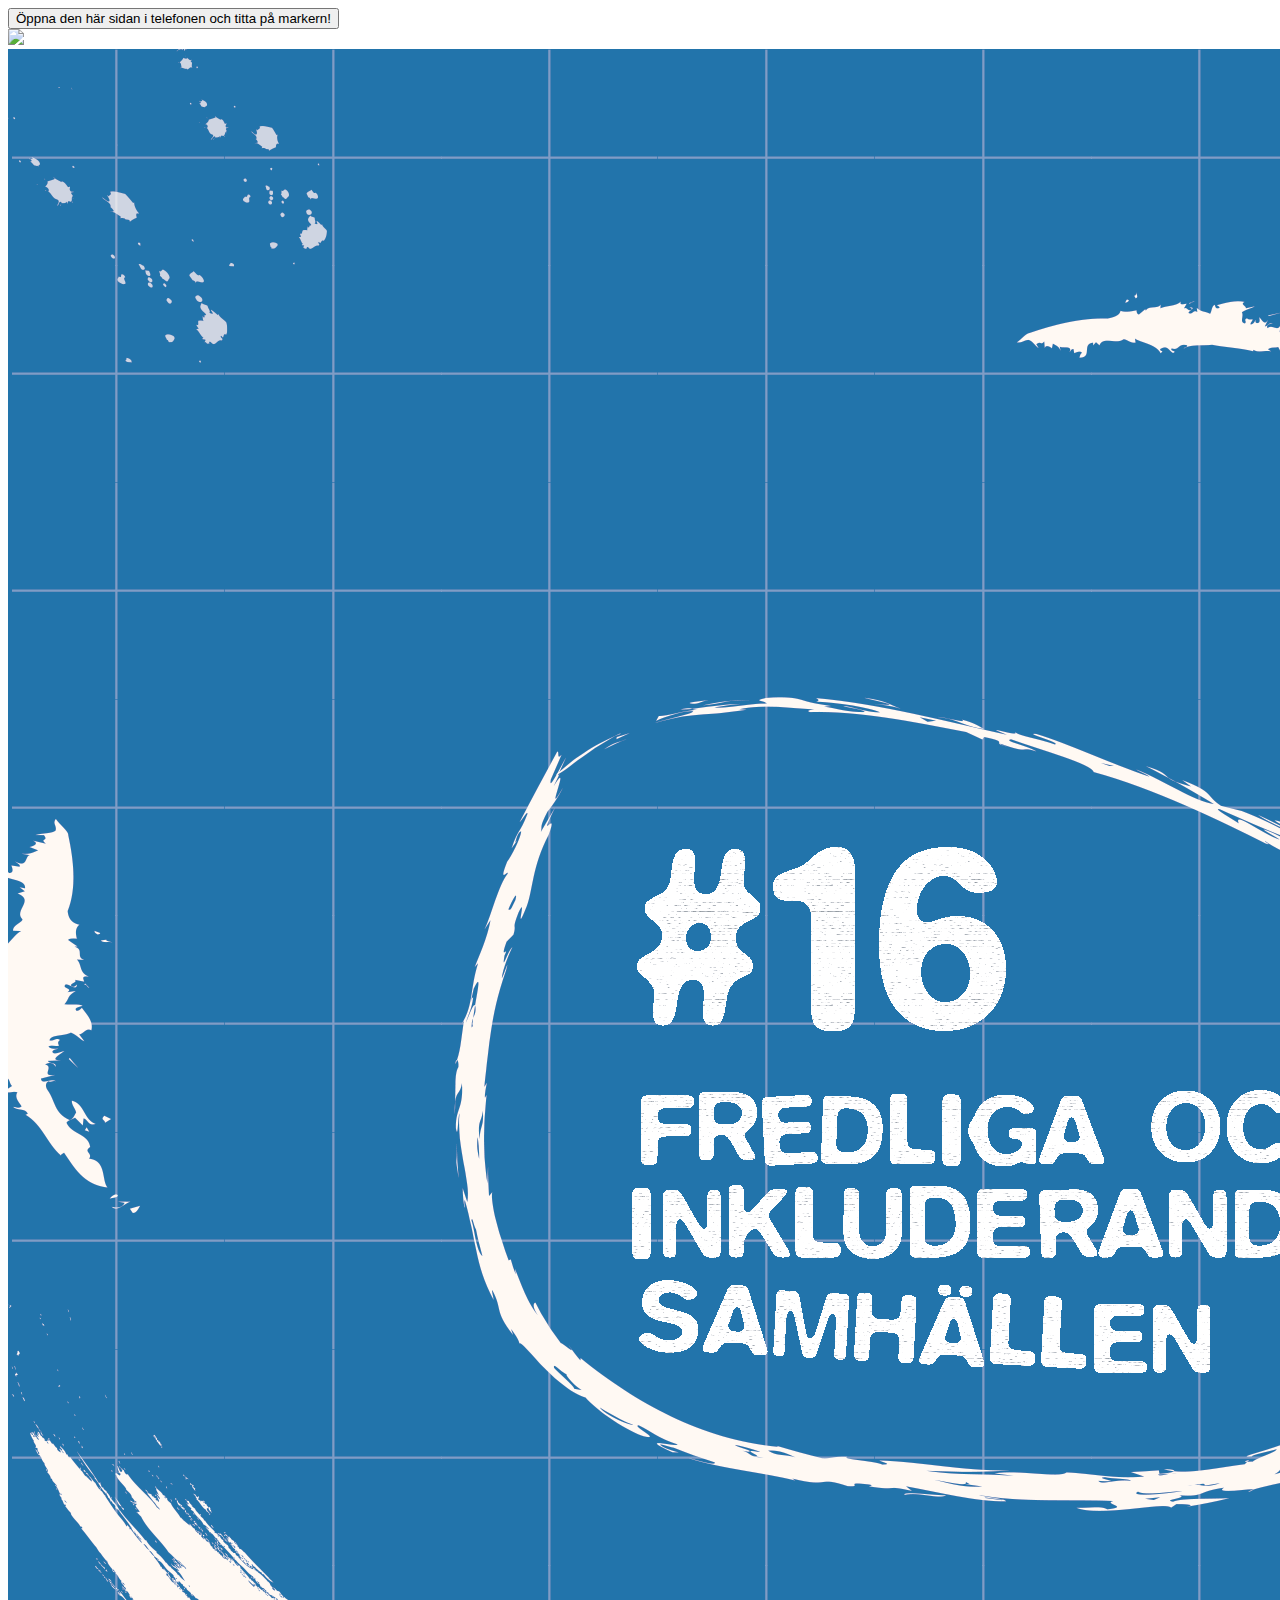
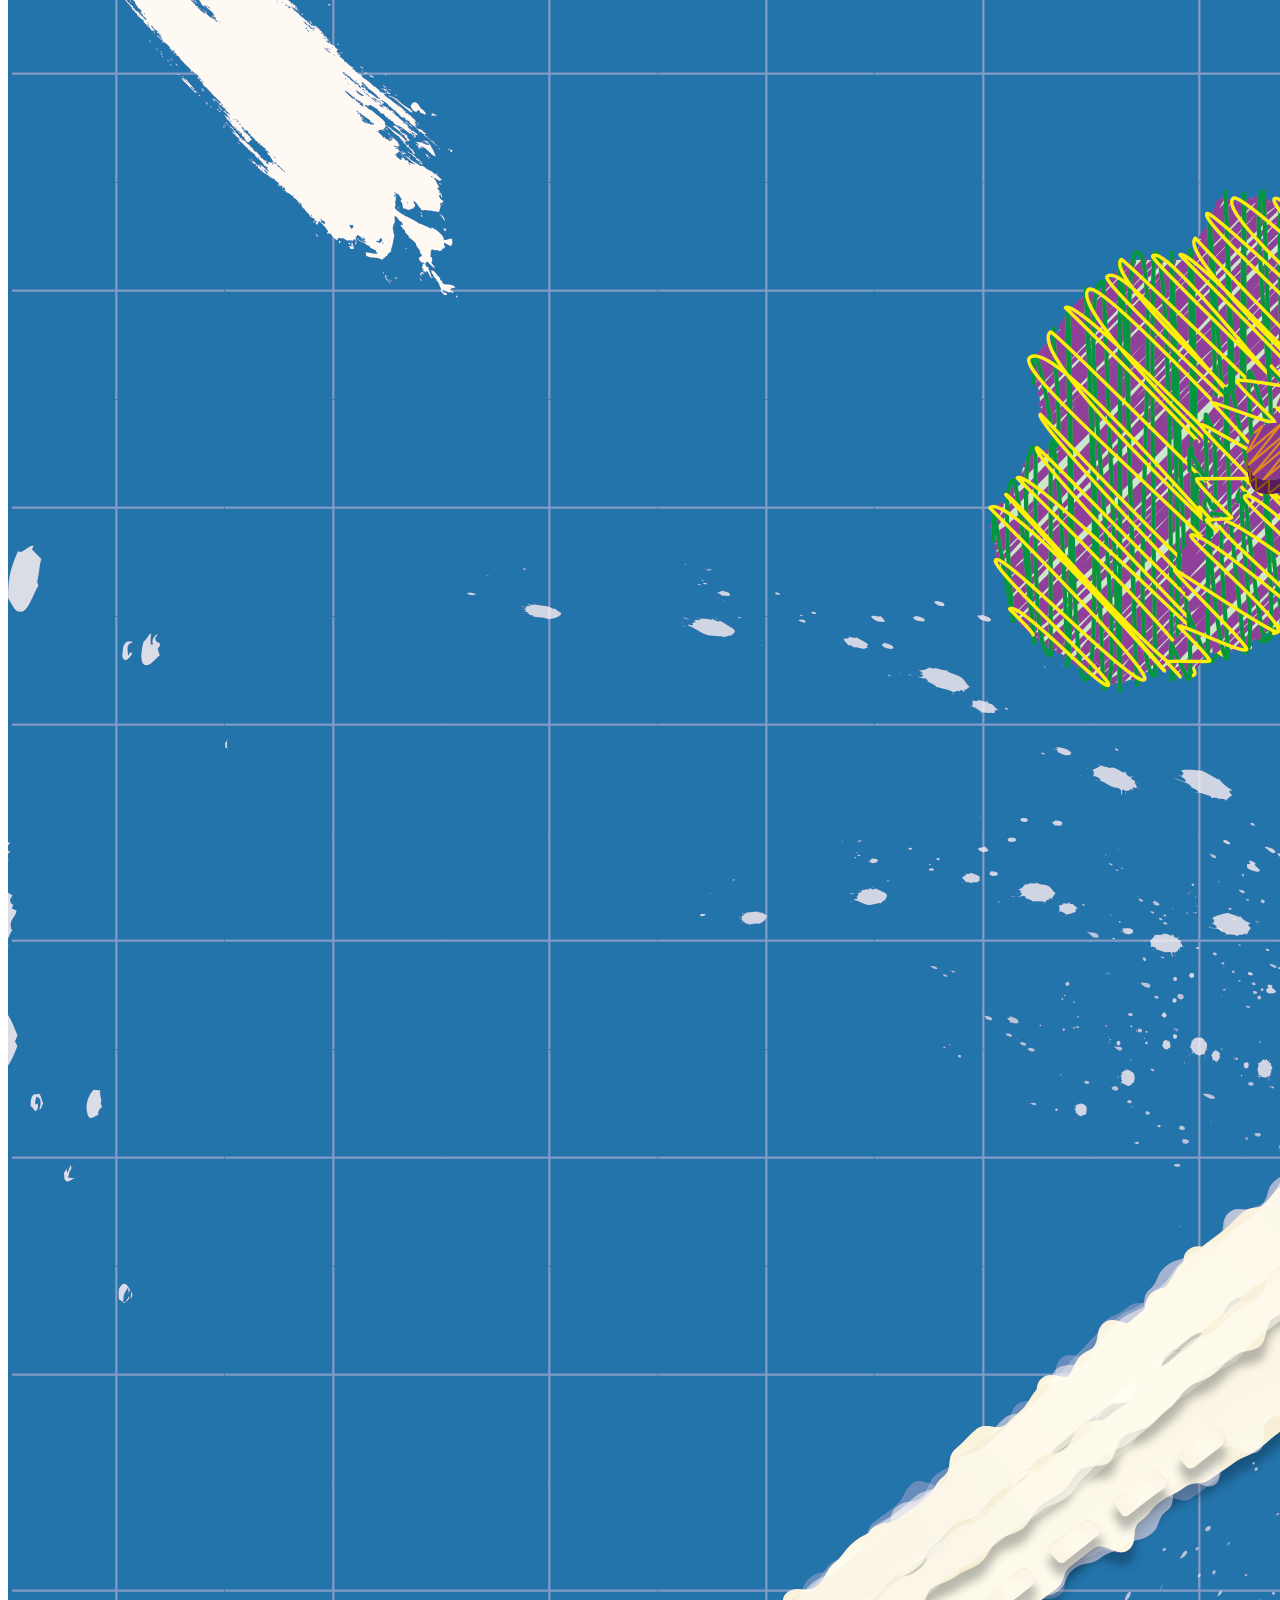
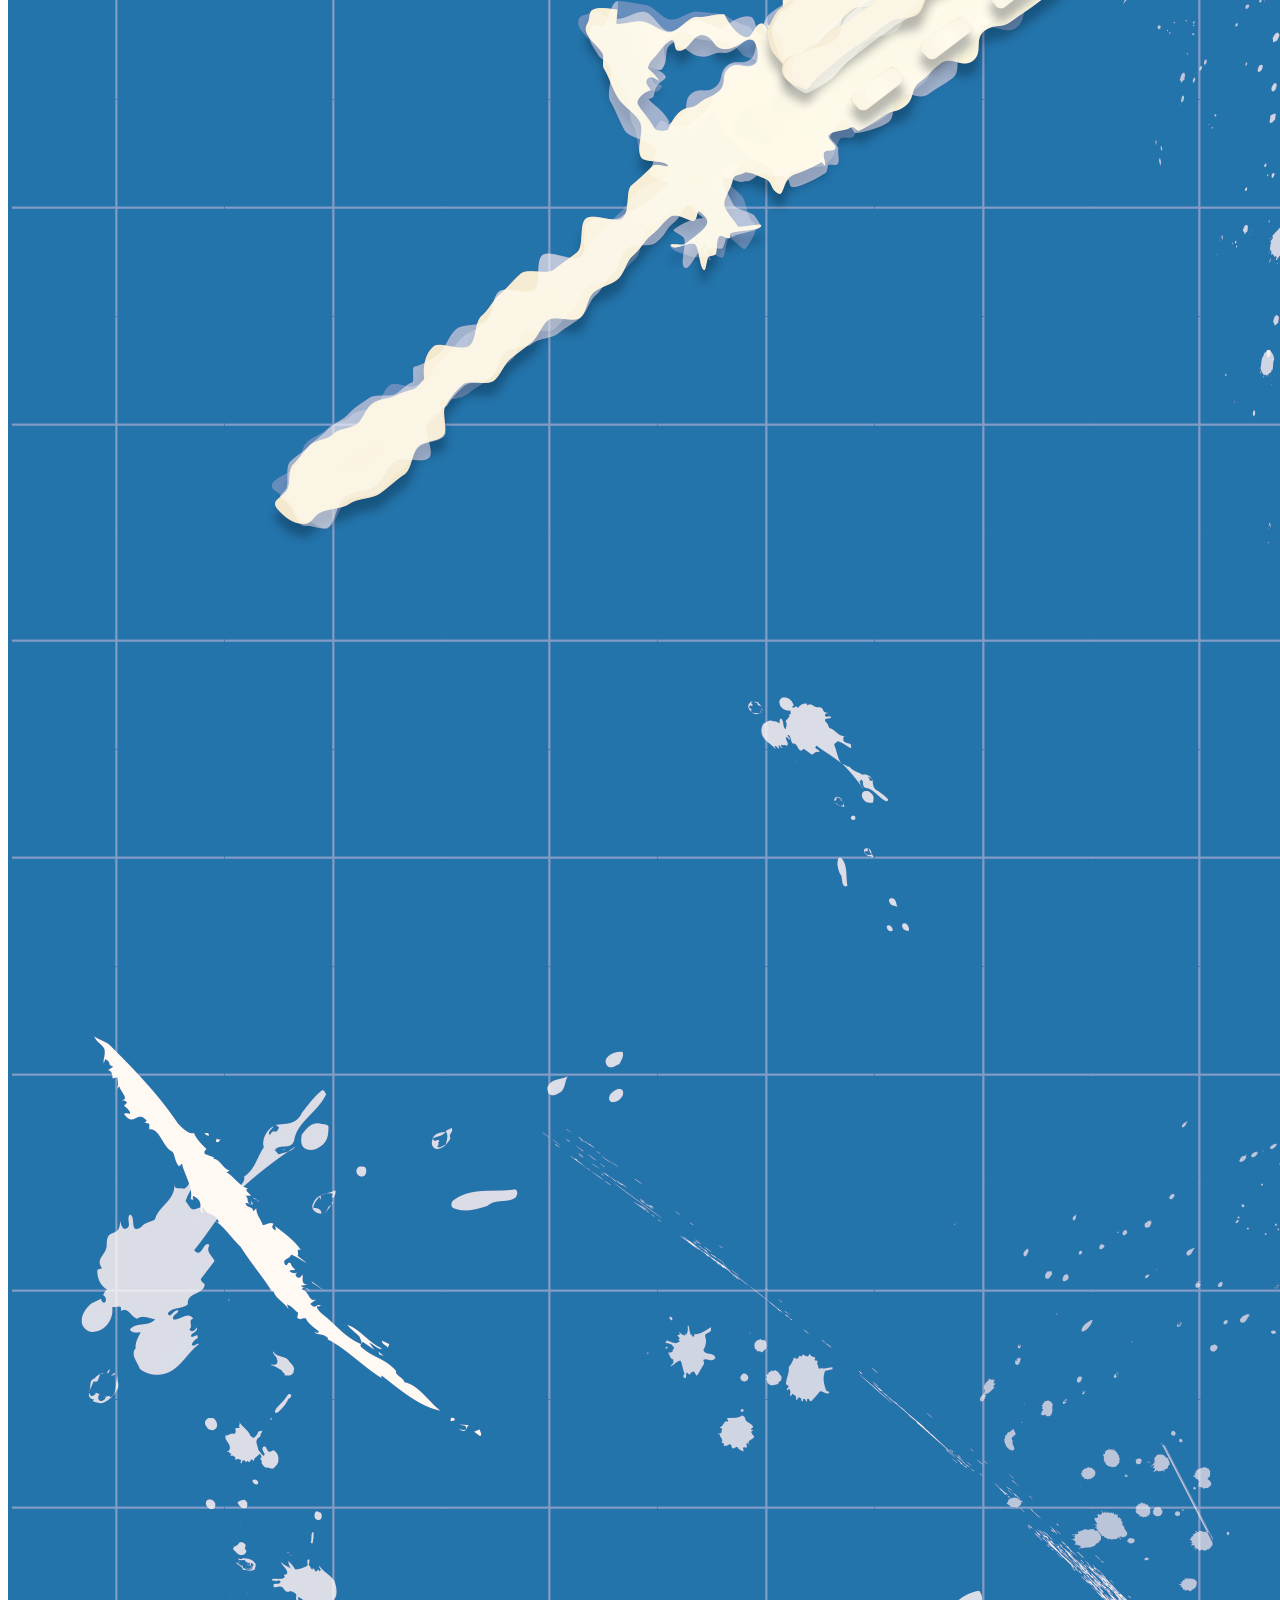
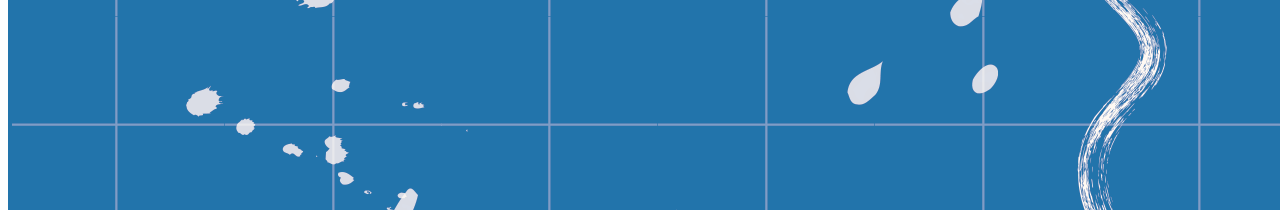
==== index.html @ d32c6615 "Nedgraderat a-frame versionen till en som stöder klick" ====
<!DOCTYPE html>
<html>
  <head>
    <meta charset="UTF-8" />
    <meta
      name="viewport"
      content="width=device-width, user-scalable=no, minimum-scale=1.0, maximum-scale=1.0"
    />
    <script src="https://aframe.io/releases/0.9.2/aframe.min.js"></script>

    <!-- Använd bara ett av följande script -->
    <!-- Script för Image-tracking -->
    <!-- <script src="https://raw.githack.com/AR-js-org/AR.js/master/aframe/build/aframe-ar-nft.js"></script> -->

    <!-- Script för markerbaserad-tracking -->
    <script src="https://raw.githack.com/AR-js-org/AR.js/master/aframe/build/aframe-ar.js"></script>

    <!-- vet inte riktigt vad detta är men låt stå -->
    <script src="https://raw.githack.com/AR-js-org/studio-backend/master/src/modules/marker/tools/gesture-detector.js"></script>
    <script src="https://raw.githack.com/AR-js-org/studio-backend/master/src/modules/marker/tools/gesture-handler.js"></script>

    <!-- länk till custom JavaScript -->
    <script src="JS/scripts.js"></script>

    <link href="styles.css" rel="stylesheet" type="text/css" />
  </head>

  <body>
    <div class="buttons">
      <button class="say-hi-button">
        Öppna den här sidan i telefonen och titta på markern!
      </button>
    </div>
    <!-- Container som innehåller markör + content -->
    <a-scene
      vr-mode-ui="enabled: false;"
      renderer="logarithmicDepthBuffer: true;"
      arjs="trackingMethod: best; sourceType: webcam; debugUIEnabled: false;"
      embedded
      id="scene"
    >
      <a-assets>
        <img id="cat" src="assets/katt.png" />
        <img id="poster" src="assets/FN-poster.png" />
      </a-assets>
      <!-- referens till markören -->
      <!-- bild på markören finns i 'assets'! -->
      <a-marker
        markerhandler
        id="animated-marker"
        type="pattern"
        preset="custom"
        url="assets/patterns/pattern-mucklor.patt"
        raycaster="objects: .clickable"
        emitevents="true"
        cursor="rayOrigin: mouse;"
        id="markerA"
        smooth="true"
      >
        <!-- Det som ritas upp på markören -->
        <a-image
          src="#poster"
          class="not-clickable"
          scale="1 1 1"
          rotation="-90 0 0"
          position="0 -1 0"
        >
        </a-image>
        <a-image
          src="#cat"
          scale="2 2 2"
          class="clickable"
          rotation="-90 0 0"
          position="0 0 0"
        ></a-image>
      </a-marker>
      <a-entity camera></a-entity>
    </a-scene>
  </body>
</html>
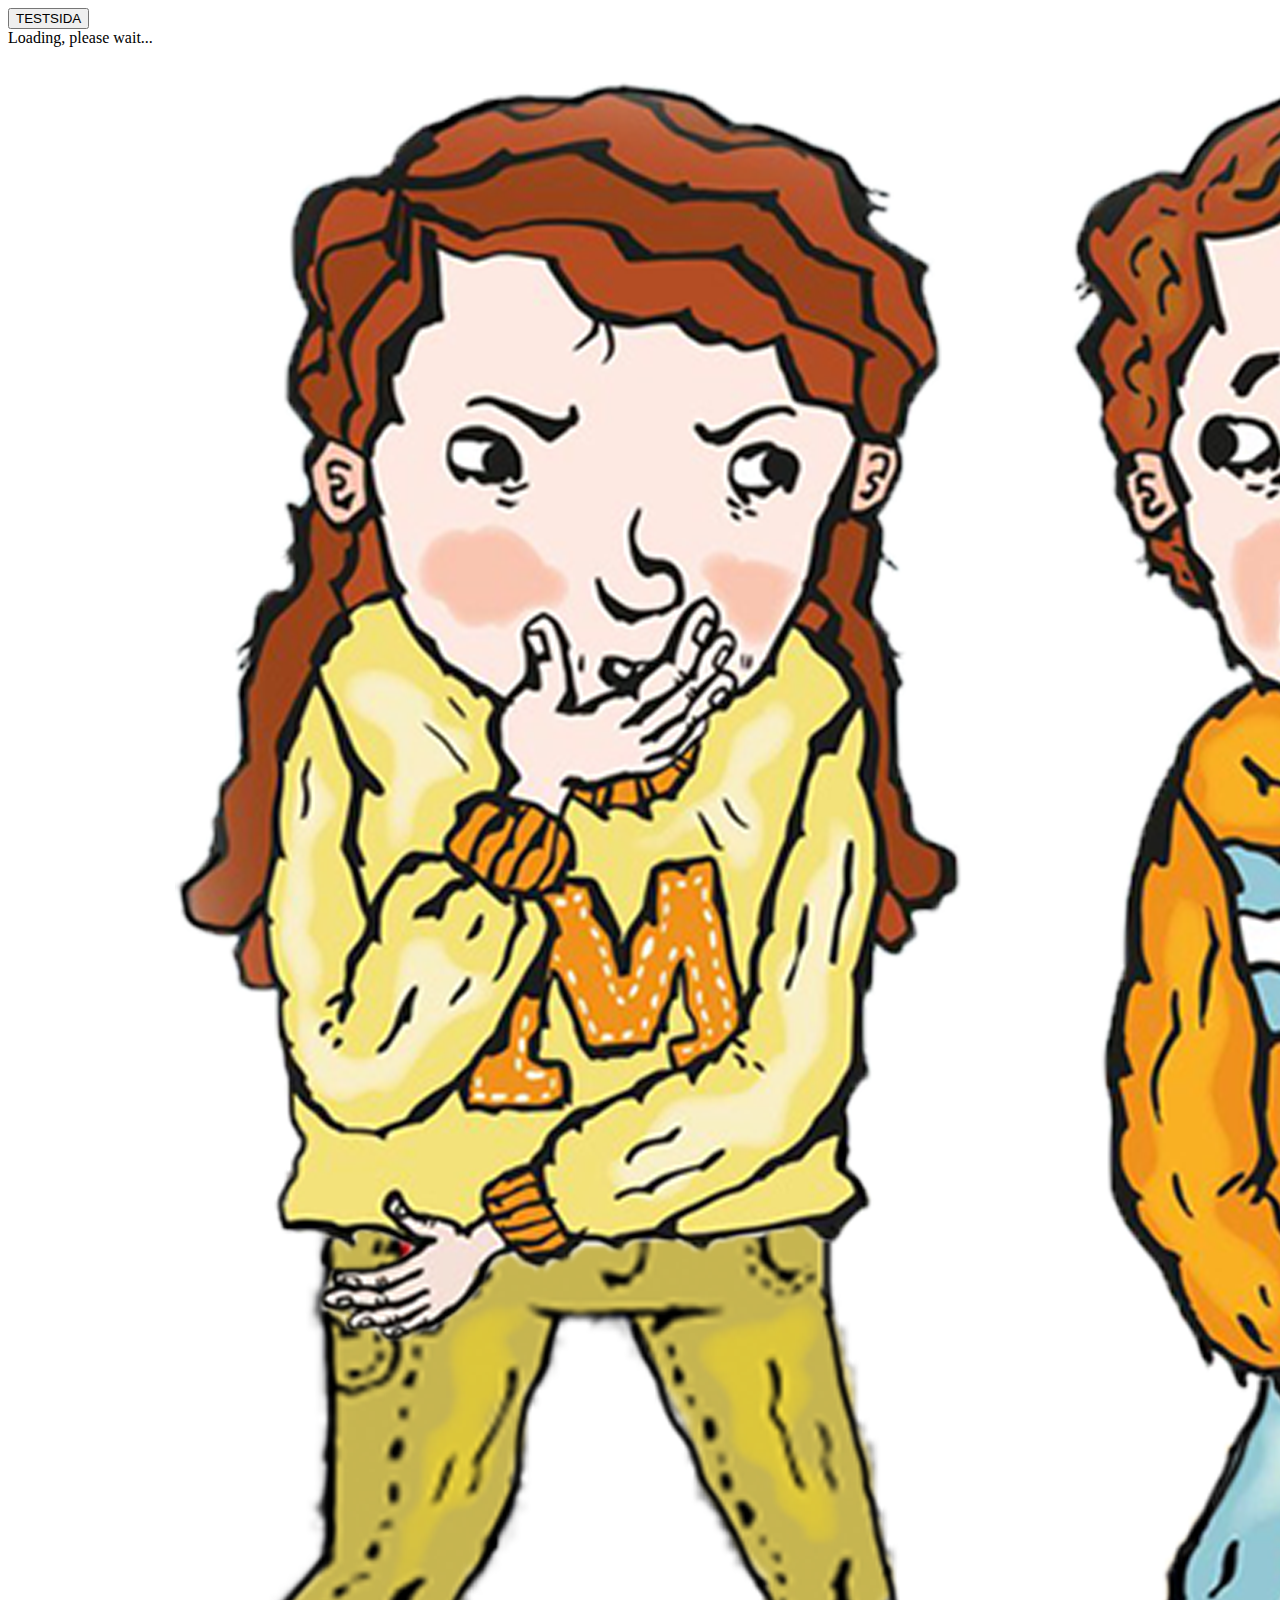
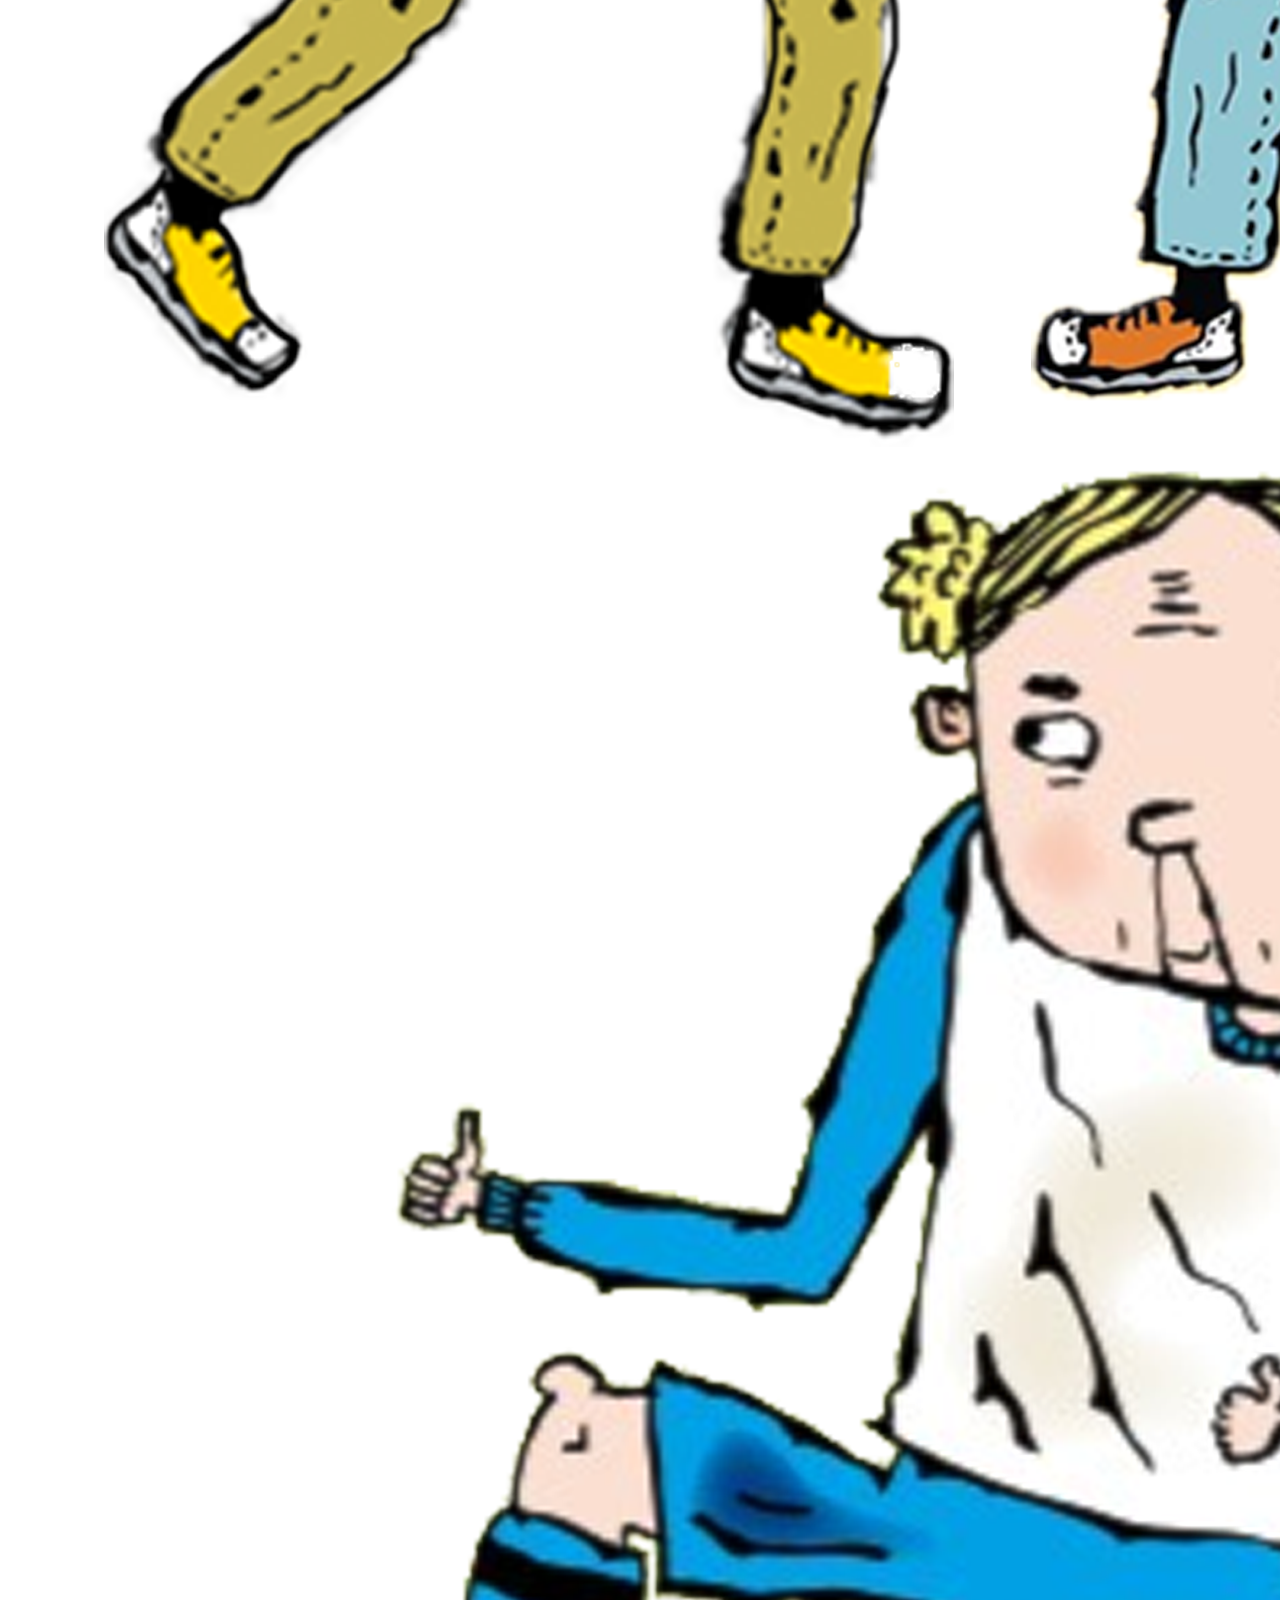
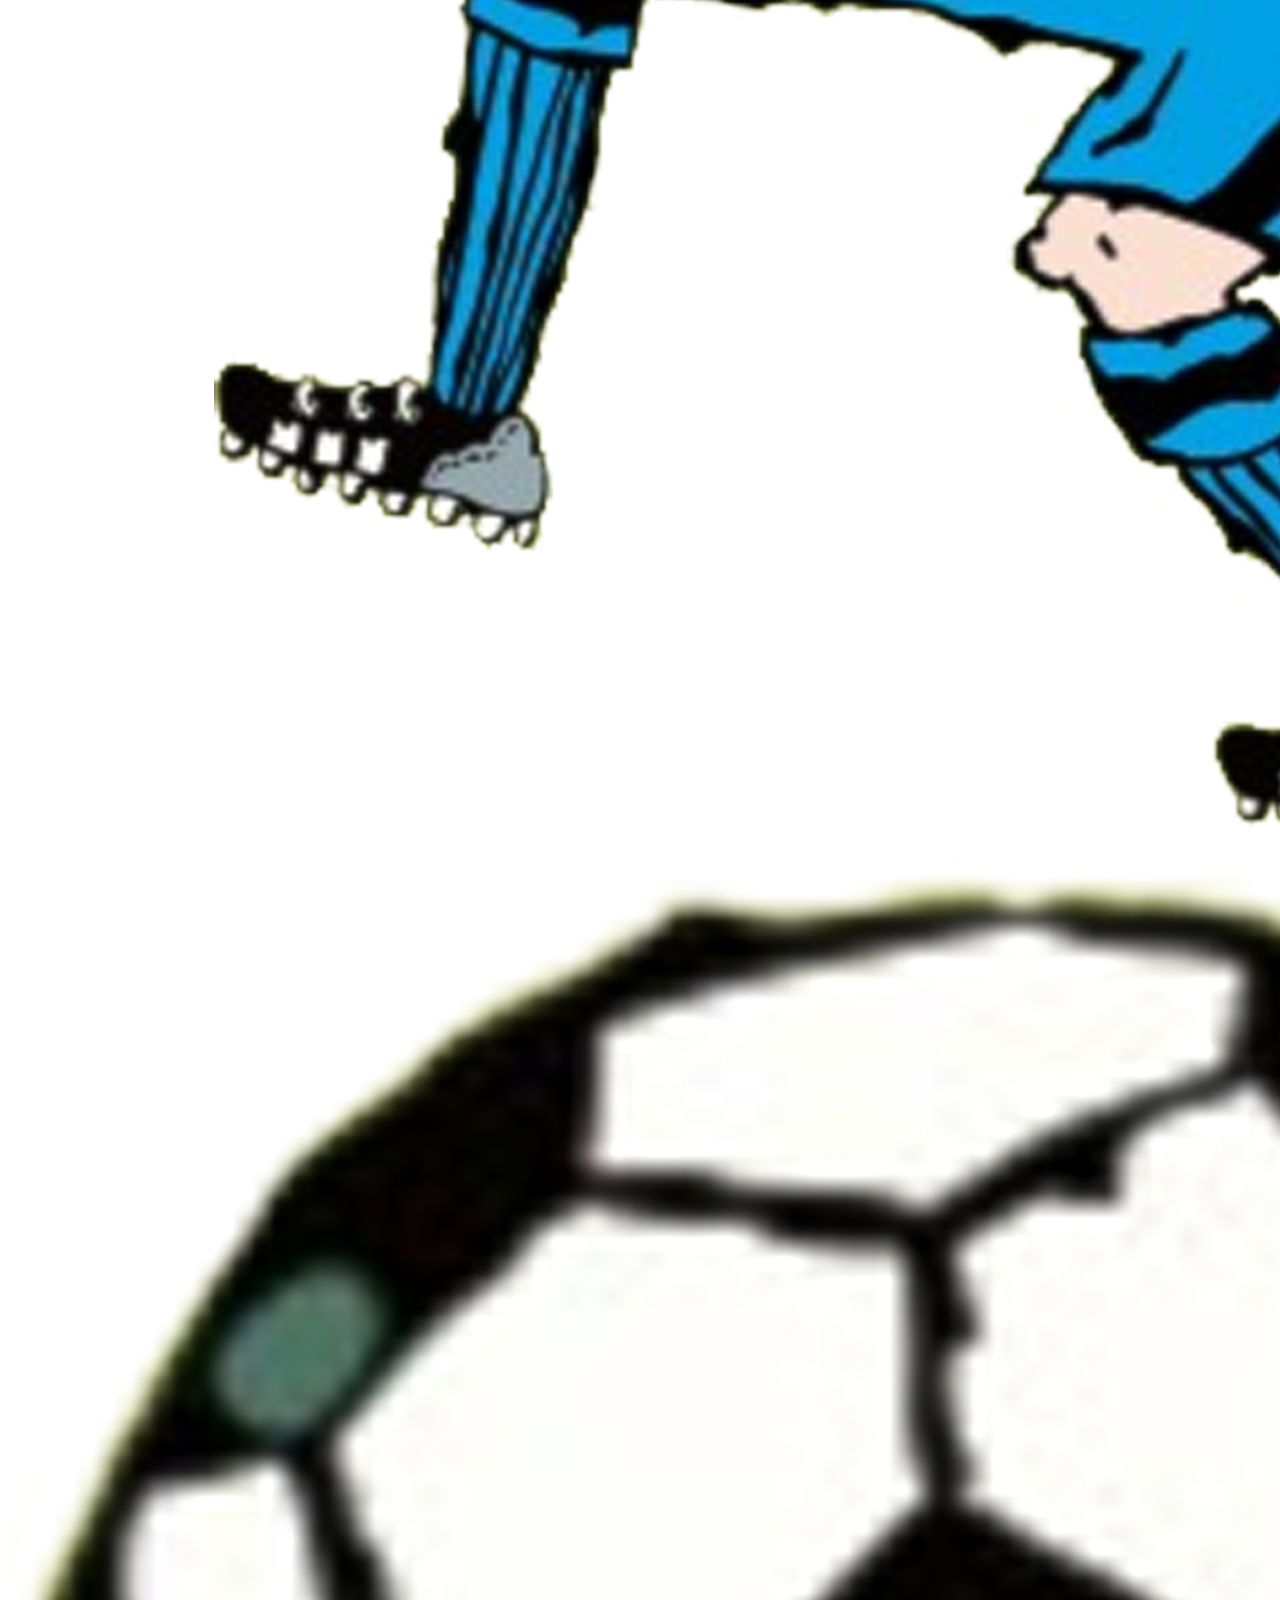
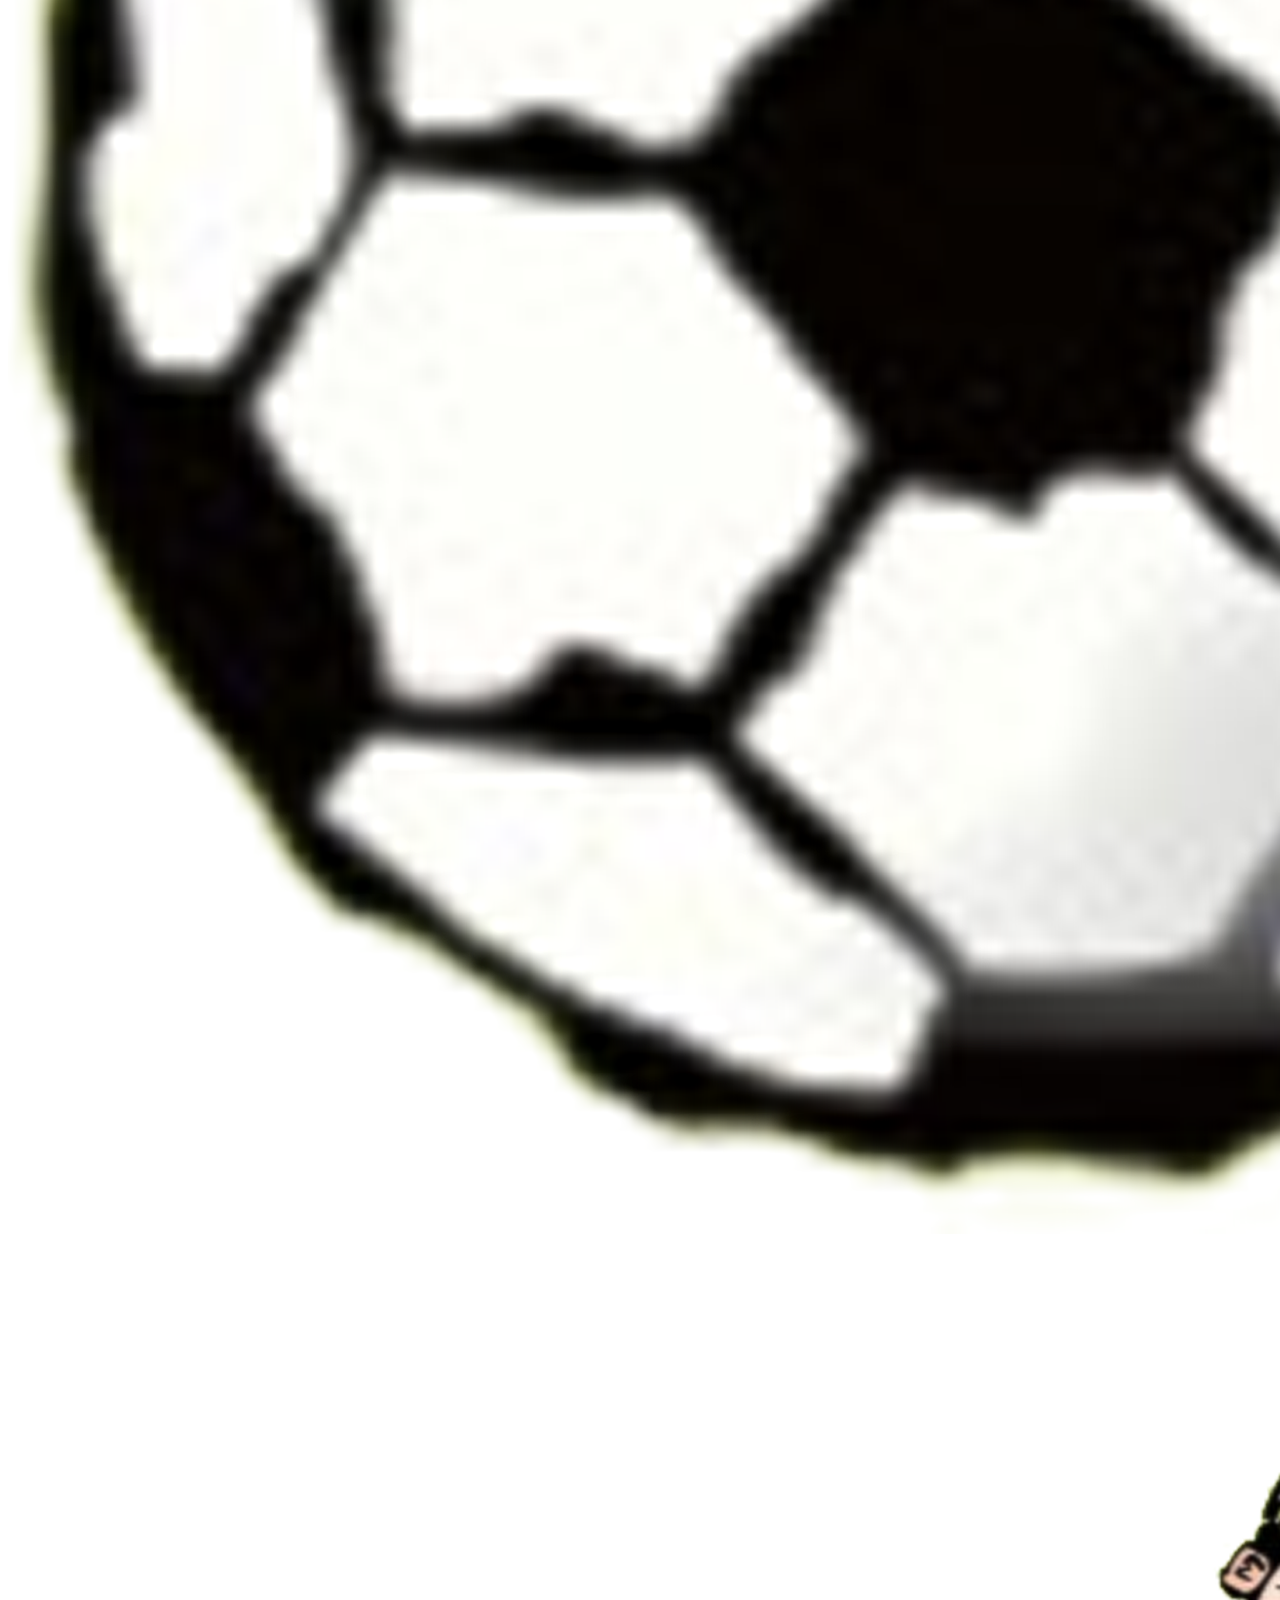
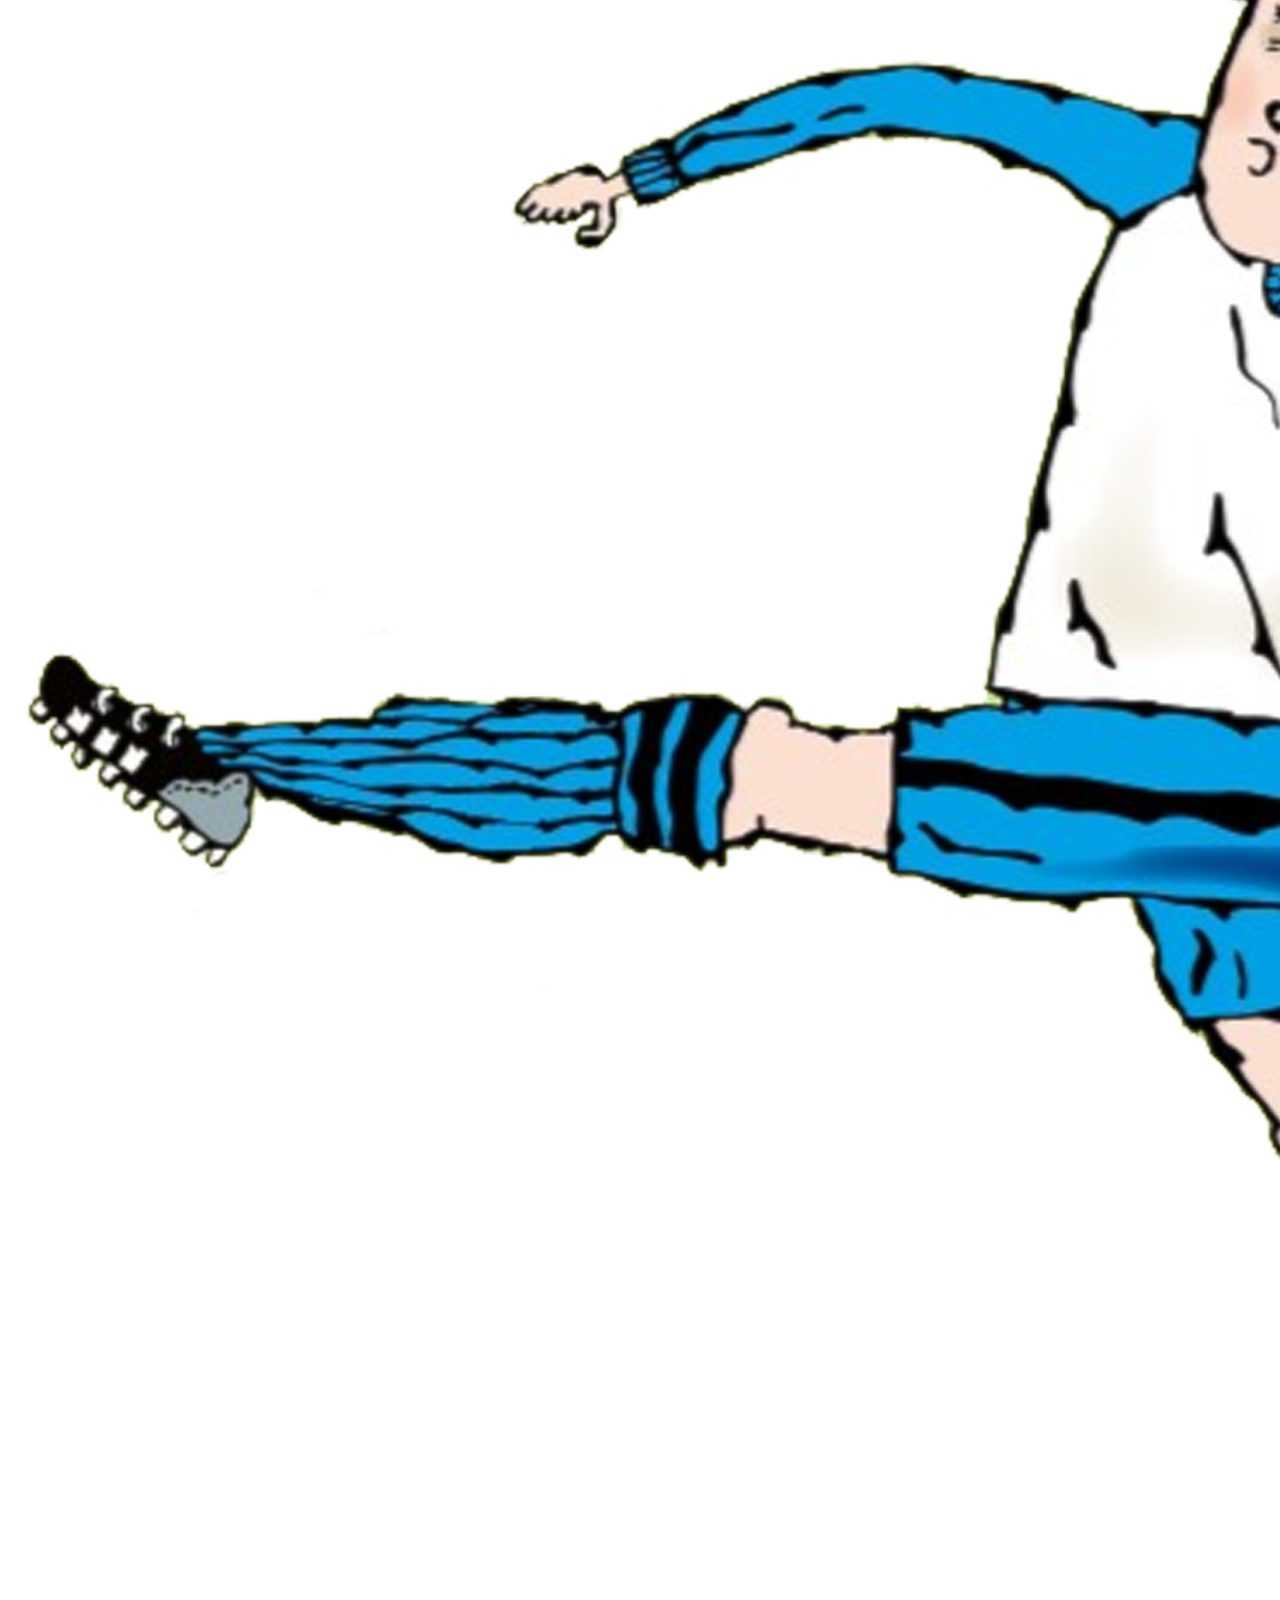
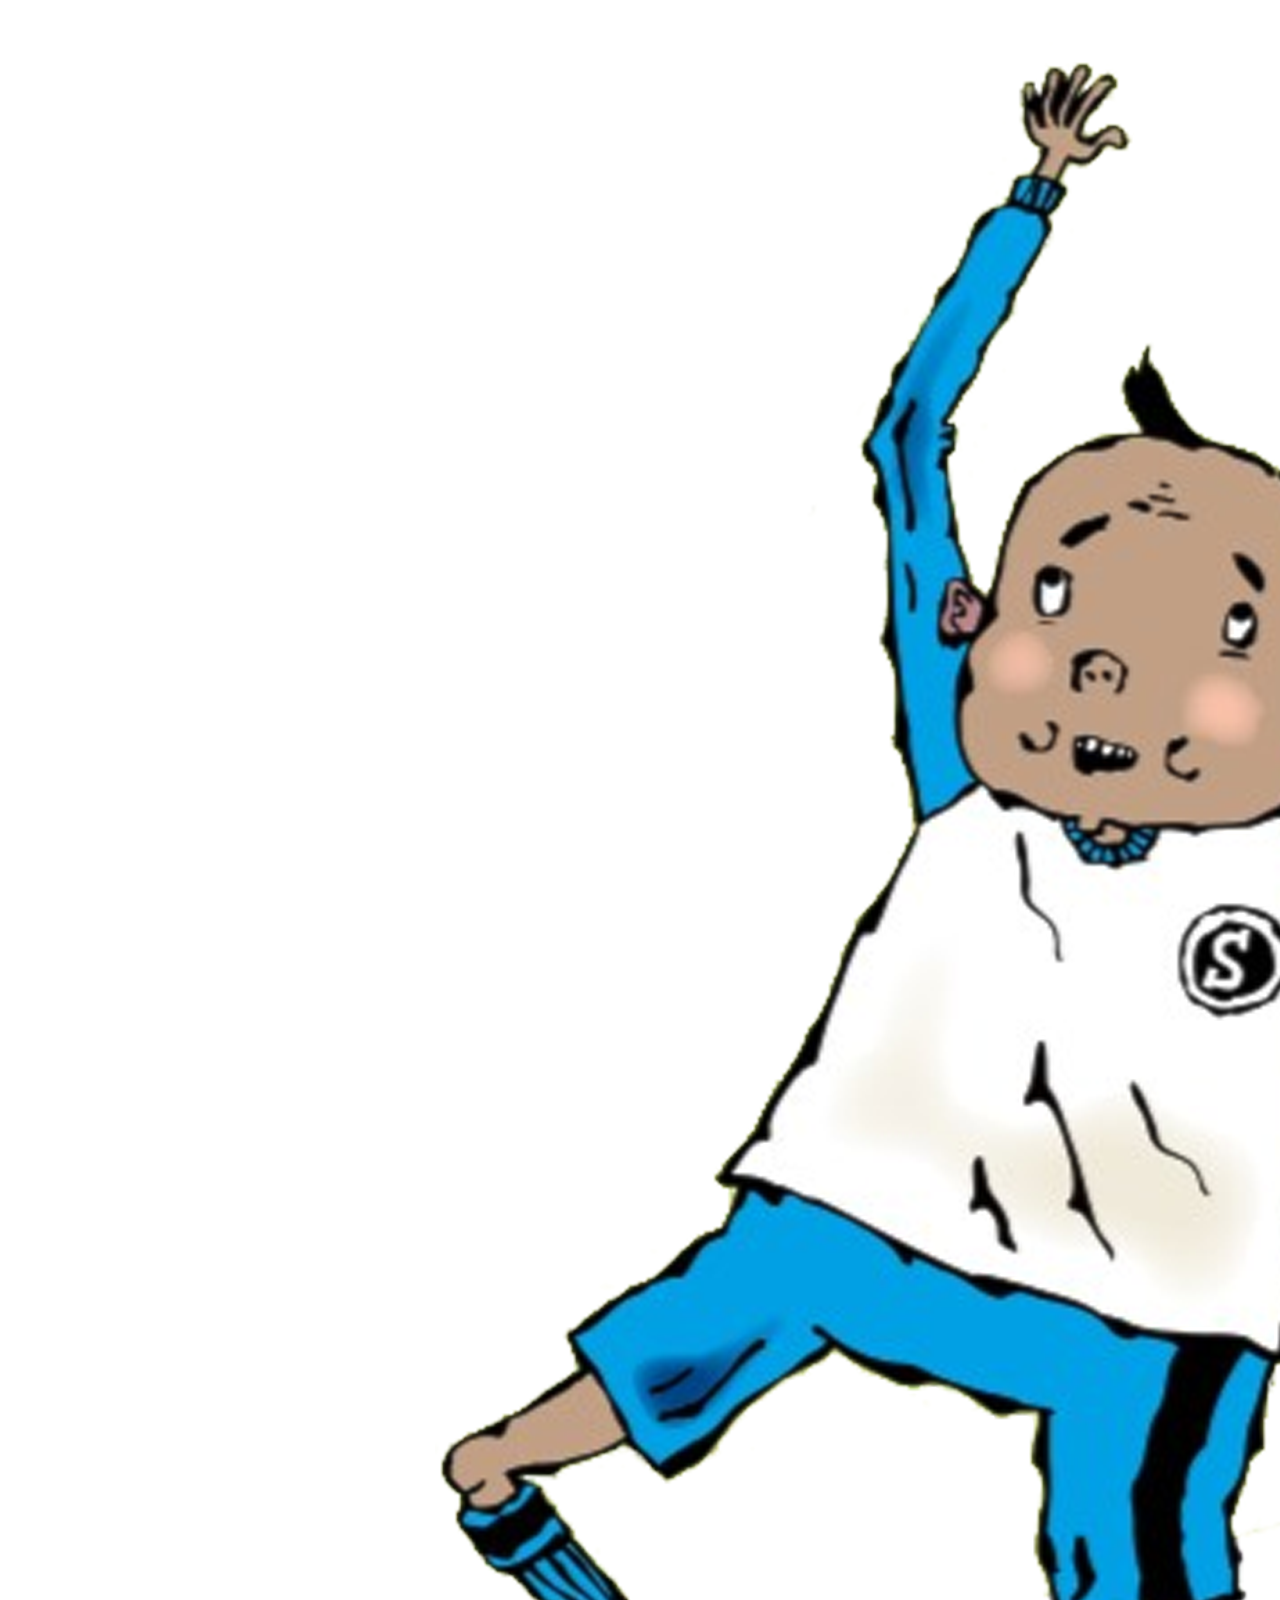
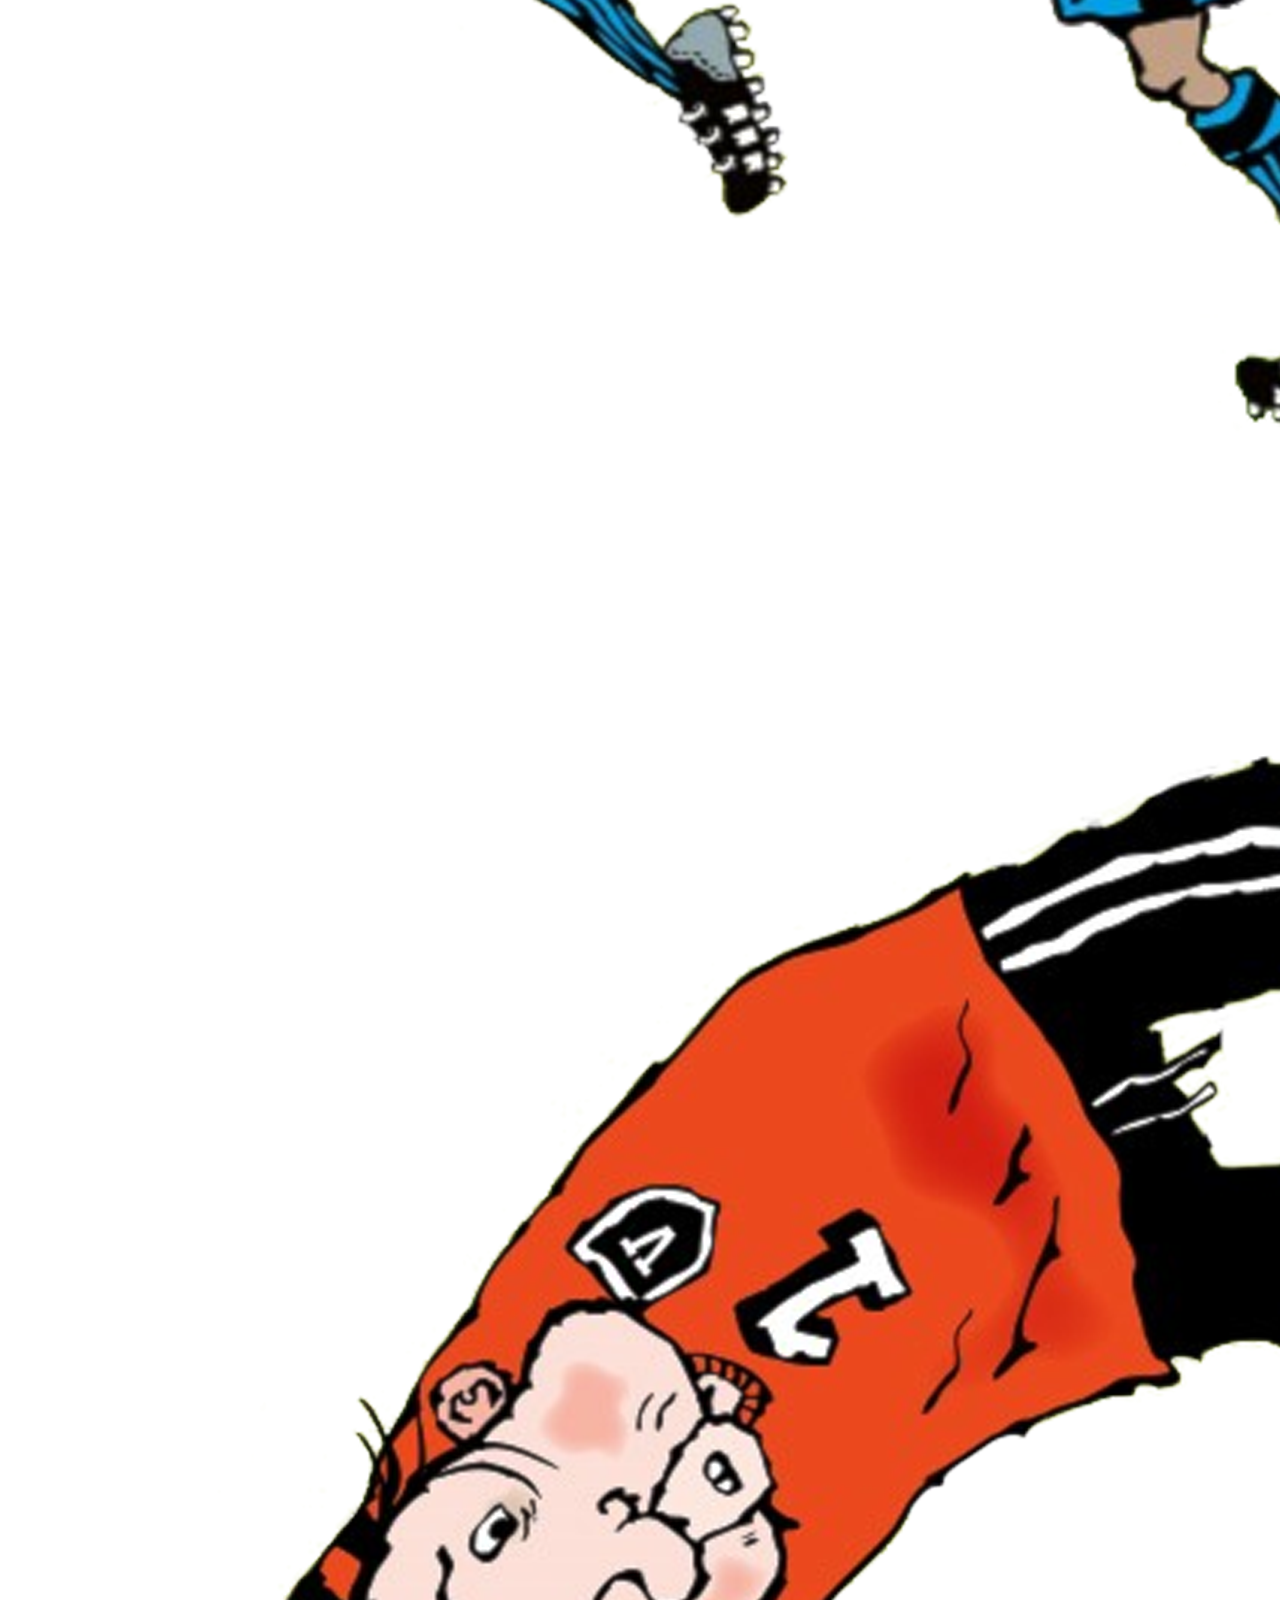
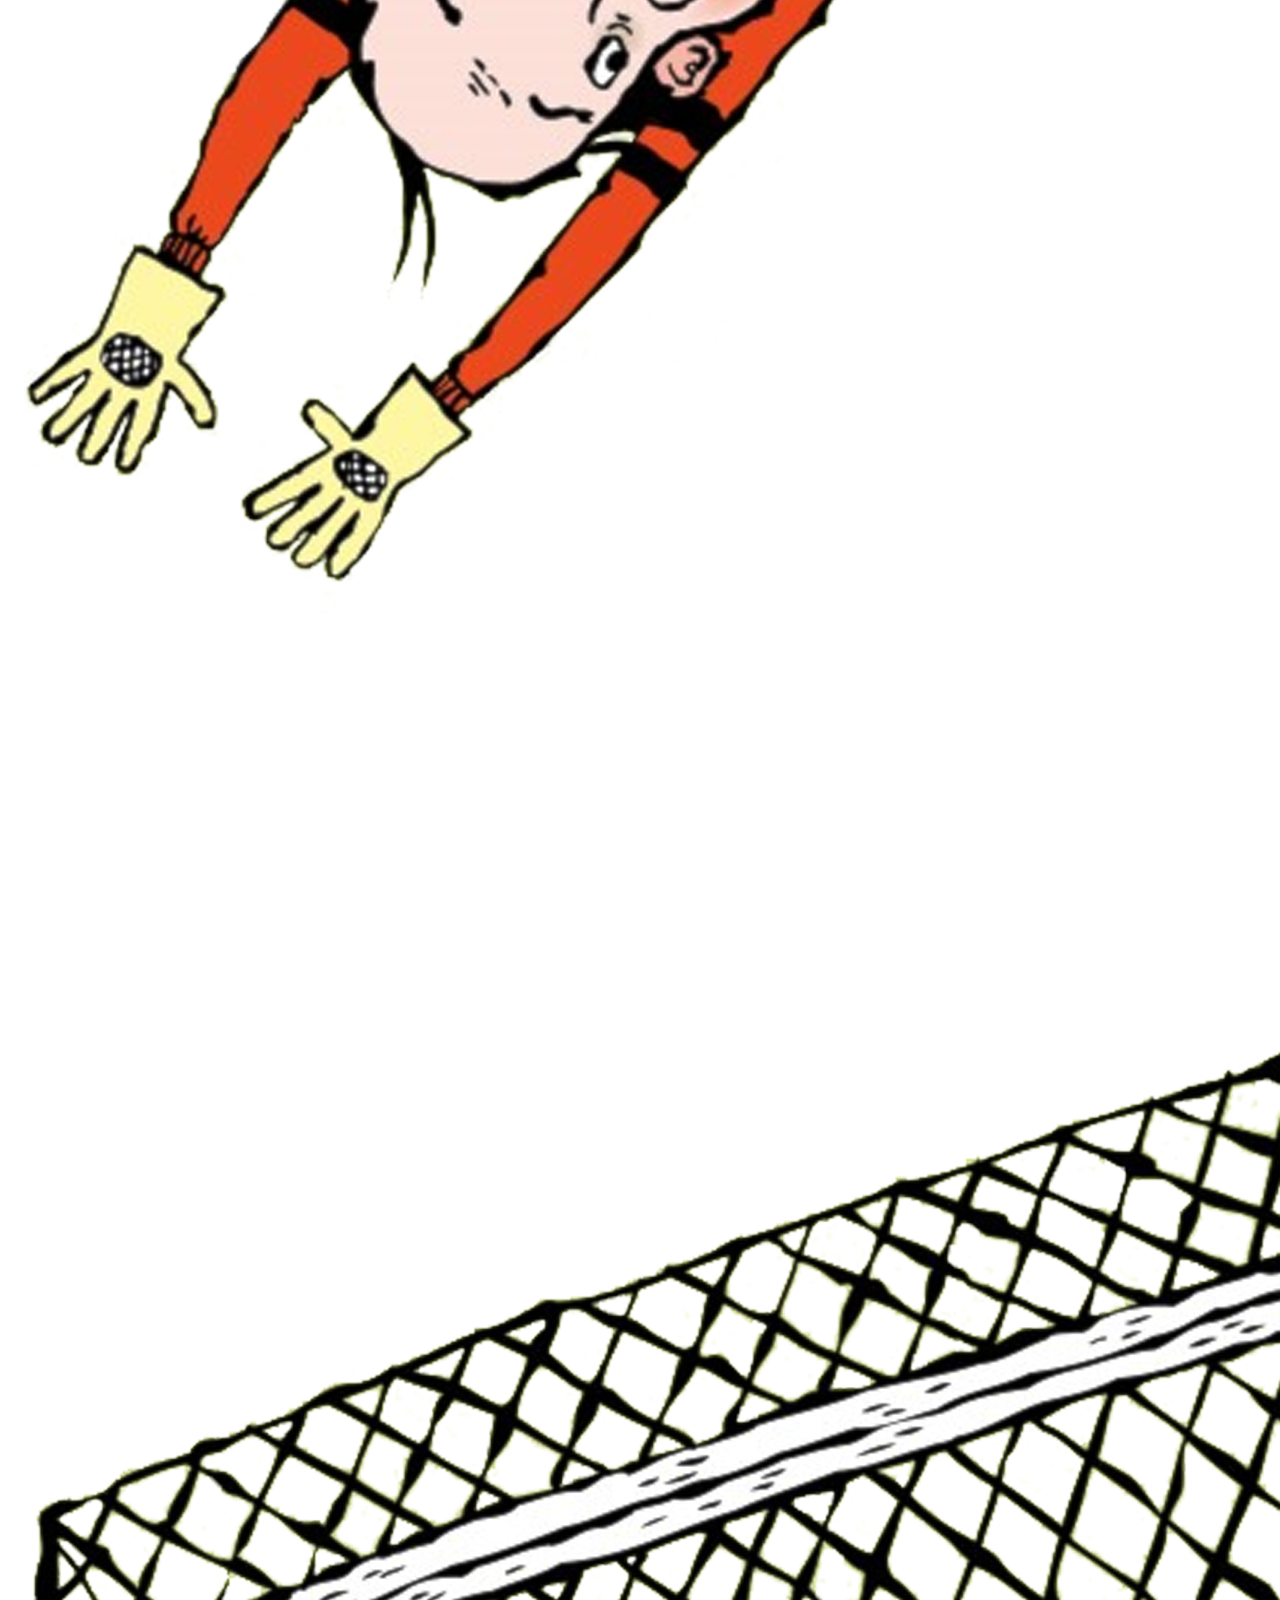
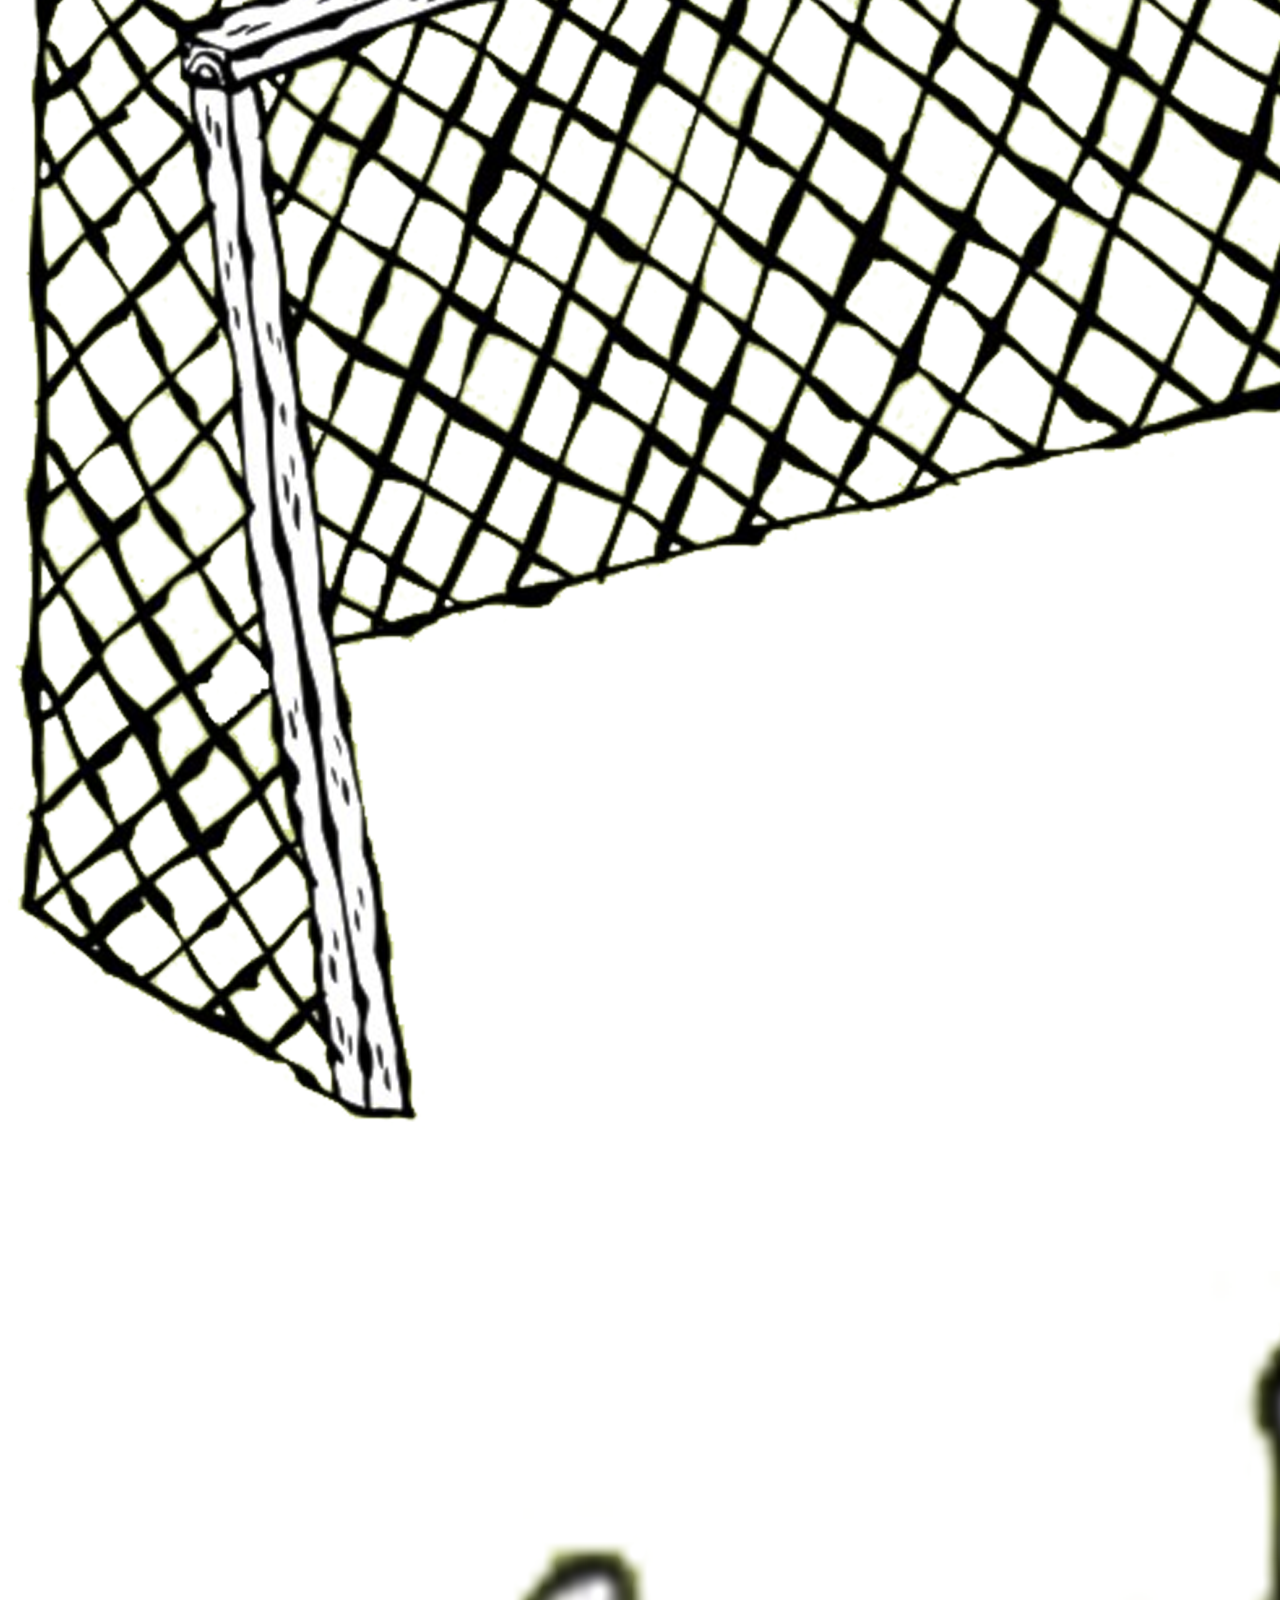
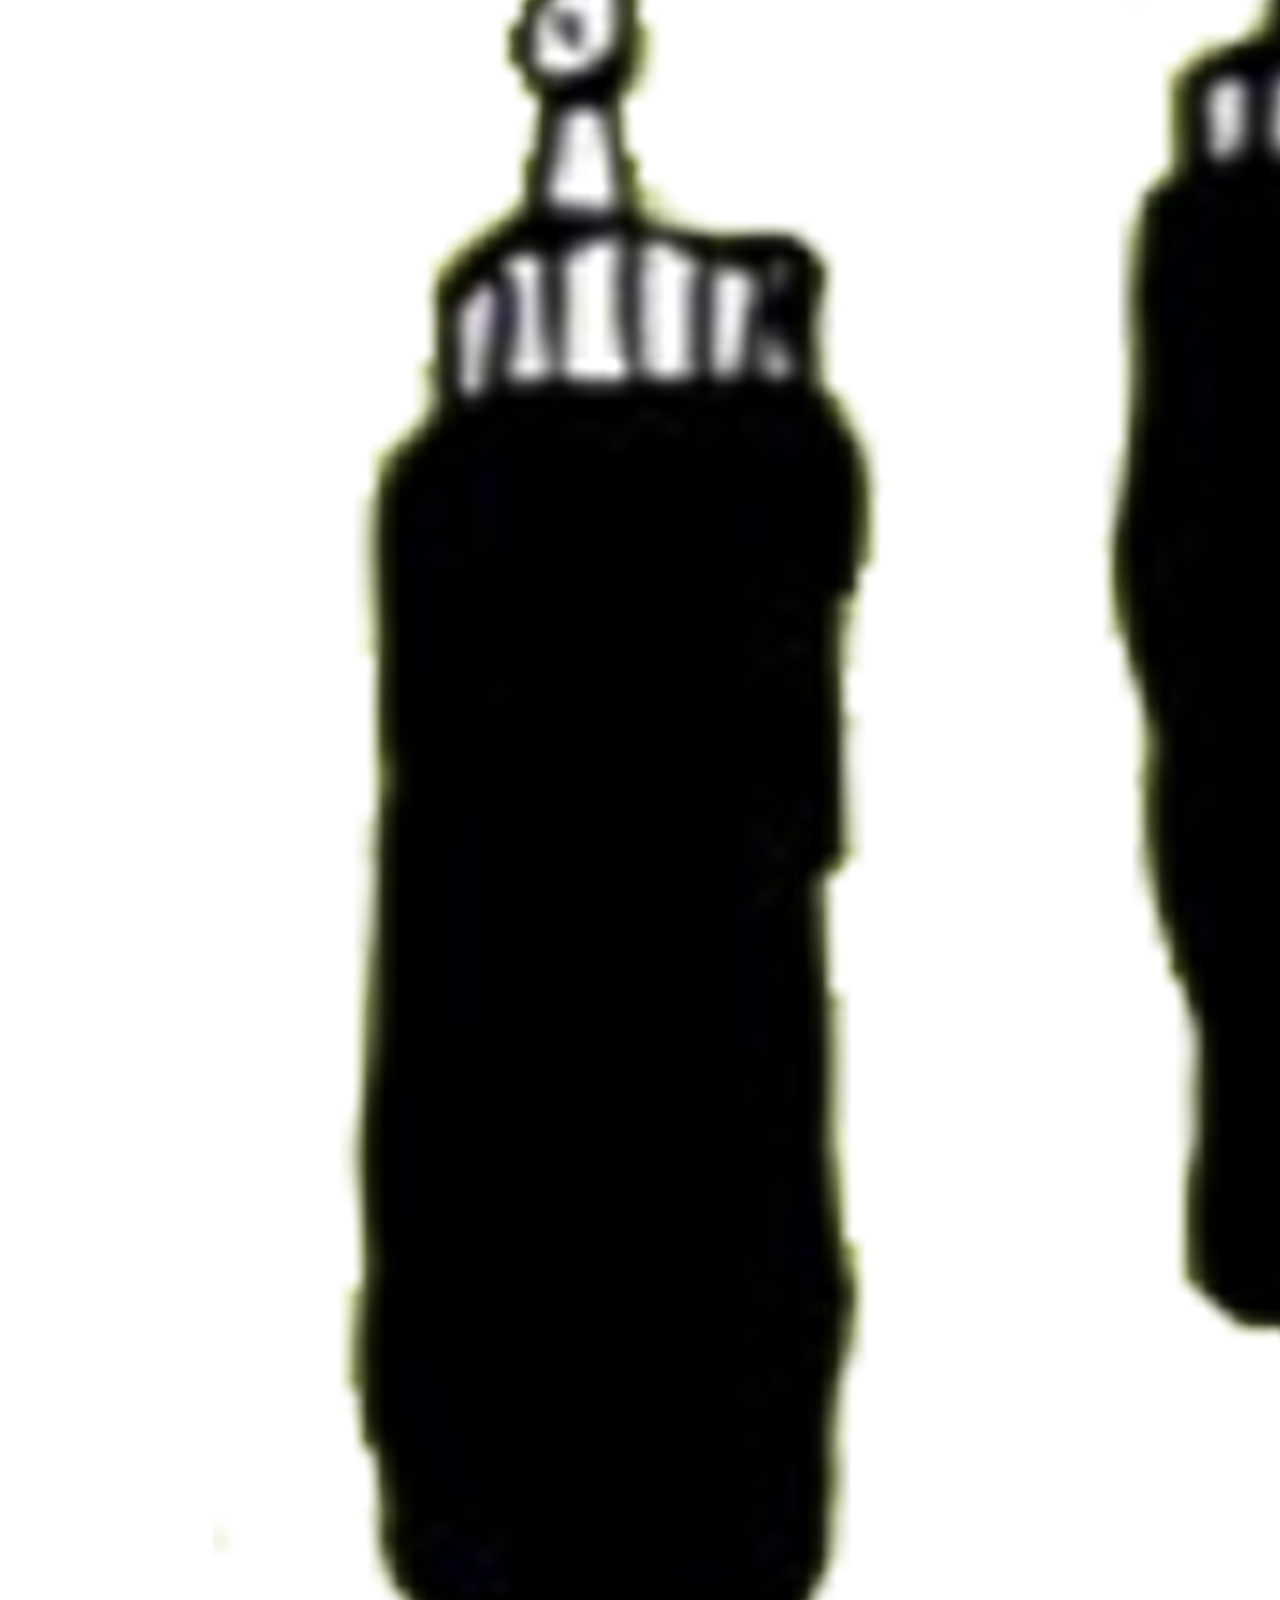
==== commit 5d116436: "update name of JS file" ====
--- a/index.html
+++ b/index.html
@@ -16,62 +16,547 @@
     <script src="https://raw.githack.com/AR-js-org/AR.js/master/aframe/build/aframe-ar.js"></script>
 
     <!-- vet inte riktigt vad detta är men låt stå -->
-    <script src="https://raw.githack.com/AR-js-org/studio-backend/master/src/modules/marker/tools/gesture-detector.js"></script>
-    <script src="https://raw.githack.com/AR-js-org/studio-backend/master/src/modules/marker/tools/gesture-handler.js"></script>
 
     <!-- länk till custom JavaScript -->
-    <script src="JS/scripts.js"></script>
-
+    <script src="js/registerEvents.js" type="text/javascript"></script>
     <link href="styles.css" rel="stylesheet" type="text/css" />
   </head>
 
   <body>
     <div class="buttons">
       <button class="say-hi-button">
-        Öppna den här sidan i telefonen och titta på markern!
+        TESTSIDA
       </button>
+    </div>
+    <div class="arjs-loader">
+      <div>Loading, please wait...</div>
     </div>
     <!-- Container som innehåller markör + content -->
     <a-scene
+      id="scene"
       vr-mode-ui="enabled: false;"
       renderer="logarithmicDepthBuffer: true;"
       arjs="trackingMethod: best; sourceType: webcam; debugUIEnabled: false;"
       embedded
-      id="scene"
     >
+      <!-- Load assets into aframe -->
       <a-assets>
-        <img id="cat" src="assets/katt.png" />
-        <img id="poster" src="assets/FN-poster.png" />
+        <!-- BEGIN: sound assets -->
+        <audio
+          id="pettson_sound"
+          src="assets/ljud/pettson.mp3"
+          preload="auto"
+        ></audio>
+        <audio
+          id="lassemaja_sound"
+          src="assets/ljud/lassemaja.mp3"
+          preload="auto"
+        ></audio>
+        <audio
+          id="roda_masken_sound"
+          src="assets/ljud/roda_masken.mp3"
+          preload="auto"
+        ></audio>
+        <audio
+          id="rumpnisse_sound"
+          src="assets/ljud/rumpnisse.mp3"
+          preload="auto"
+        ></audio>
+        <audio
+          id="karlsson_sound"
+          src="assets/ljud/karlsson_trudelutt.mp3"
+          preload="auto"
+        ></audio>
+        <!-- BEGIN: lassemaja assets -->
+        <img id="lassemaja1" src="assets/lassemaja/lassemaja1.png" />
+        <img id="lassemaja2" src="assets/lassemaja/lassemaja2.png" />
+        <img id="lassemaja3" src="assets/lassemaja/lassemaja3.png" />
+        <img id="lassemaja4" src="assets/lassemaja/lassemaja4.png" />
+        <img id="lassemaja5" src="assets/lassemaja/lassemaja5.png" />
+        <img id="lassemaja6" src="assets/lassemaja/lassemaja6.png" />
+        <img id="lassemaja7" src="assets/lassemaja/lassemaja7.png" />
+        <img id="lassemaja8" src="assets/lassemaja/lassemaja8.png" />
+        <img id="lassemaja9" src="assets/lassemaja/lassemaja9.png" />
+        <img id="lassemaja10" src="assets/lassemaja/lassemaja10.png" />
+        <!-- END: lassemaja assets -->
+        <!-- BEGIN: Karlsson assets -->
+        <img id="karlsson" src="assets/karlsson/karlsson.png" />
+        <img id="bird" src="assets/karlsson/bird.png" />
+        <img id="city_silhouette" src="assets/karlsson/city.png" />
+        <!-- END: Karlsson assets -->
+        <!-- BEGIN: Petsson assets -->
+        <img id="chickens" src="assets/pettson/chickens.png" />
+        <img id="flower" src="assets/pettson/flower.png" />
+        <img id="pettson" src="assets/pettson/pettson.png" />
+        <img id="muckla1" src="assets/pettson/muckla1.png" />
+        <img id="muckla2" src="assets/pettson/muckla2.png" />
+        <img id="muckla3" src="assets/pettson/muckla3.png" />
+        <img id="muckla4" src="assets/pettson/muckla4.png" />
+        <img id="muckla5" src="assets/pettson/muckla5.png" />
+        <!-- END: Petsson assets -->
+        <!-- BEGIN: Röda Masken assets -->
+        <img id="monster" src="assets/roda_masken/monster.png" />
+        <img id="trees" src="assets/roda_masken/trees.png" />
+        <img id="trees_house" src="assets/roda_masken/trees_house.png" />
+        <img id="roda_masken" src="assets/roda_masken/roda_masken.png" />
+        <img id="swing" src="assets/roda_masken/swing.png" />
+        <img id="house" src="assets/roda_masken/roda_masken_hus.png" />
+        <!-- END: Röda Masken assets -->
+        <!-- BEGIN: Ronja assets -->
+        <img id="ronja_bg" src="assets/ronja/Ronja-bak.png" />
+        <img id="rumpnisse1" src="assets/ronja/Ronja1.png" />
+        <img id="rumpnisse2" src="assets/ronja/Ronja2.png" />
+        <img id="rumpnisse3" src="assets/ronja/Ronja3.png" />
+        <img id="propeller" src="assets/ronja/Ronja4.png" />
       </a-assets>
-      <!-- referens till markören -->
-      <!-- bild på markören finns i 'assets'! -->
+      <!-- End of assets -->
+
+      <!-- BEGIN: PETTSON [base64]>
       <a-marker
-        markerhandler
-        id="animated-marker"
+        markerhandler-pettson
+        registerevents
+        id="pettson-marker"
         type="pattern"
         preset="custom"
-        url="assets/patterns/pattern-mucklor.patt"
+        url="assets/markers/pattern-mucklor.patt"
+        cursor="rayOrigin: mouse;"
         raycaster="objects: .clickable"
         emitevents="true"
+        smooth="true"
+        smoothCount="10"
+        smoothTolerance=".01"
+        smoothThreshold="5"
+      >
+        <a-image
+          id="pettson_character"
+          width="8"
+          height="8"
+          src="#pettson"
+          sound="src: #pettson_sound; autoplay: false;"
+          class="clickable"
+          position="0 0.2 -1.4"
+          rotation="270 0 0"
+        ></a-image>
+        <a-image
+          width="1.792295"
+          height="1.792295"
+          src="#muckla1"
+          class="not-clickable"
+          position="-2.969 0.9310001 1.18"
+          rotation="270 0 0"
+        ></a-image>
+        <a-image
+          width="0.67"
+          height="0.67"
+          src="#flower"
+          class="not-clickable"
+          position="1.92 1.373 1.47"
+          rotation="270 0 0"
+        ></a-image>
+        <a-image
+          width="1"
+          height="1"
+          src="#flower"
+          class="not-clickable"
+          position="2.4 1.306 1.48"
+          rotation="270 0 0"
+        ></a-image>
+        <a-image
+          width="1.120606"
+          height="1.120606"
+          src="#flower"
+          class="not-clickable"
+          position="-1.15 0.91 1.431"
+          rotation="270 0 0"
+        ></a-image>
+        <a-image
+          width="0.7704024"
+          height="0.7704024"
+          src="#muckla2"
+          class="not-clickable"
+          position="1.997 1.411 1.951"
+          rotation="270 0 0"
+        ></a-image>
+        <a-image
+          width="1.135012"
+          height="1.135012"
+          src="#muckla5"
+          class="not-clickable"
+          position="-1.721 1.354 1.641"
+          rotation="270 0 0"
+        ></a-image>
+        <a-image
+          width="1.28"
+          height="1.28"
+          src="#muckla4"
+          class="not-clickable"
+          position="0.05 2.117 1.521"
+          rotation="270 0 0"
+        ></a-image>
+        <a-image
+          width="1.088"
+          height="1.088"
+          src="#muckla3"
+          class="not-clickable"
+          position="1.0319 2.117 1.521"
+          rotation="270 0 0"
+        ></a-image>
+        <a-image
+          width="2.002803"
+          height="2.002803"
+          src="#chickens"
+          class="not-clickable"
+          position="3.65 1.61 1.06"
+          rotation="270 0 0"
+        ></a-image>
+      </a-marker>
+      <!-- END: PETTSON -->
+
+      <!-- BEGIN: LASSEMAJA [base64]>
+      <a-marker
+        registerevents
+        id="lassemaja-marker"
+        type="pattern"
+        preset="custom"
+        url="assets/markers/pattern-lassemaja.patt"
         cursor="rayOrigin: mouse;"
-        id="markerA"
+        raycaster="objects: .clickable"
+        emitevents="true"
         smooth="true"
+        smoothCount="10"
+        smoothTolerance=".01"
+        smoothThreshold="5"
       >
-        <!-- Det som ritas upp på markören -->
-        <a-image
-          src="#poster"
-          class="not-clickable"
-          scale="1 1 1"
-          rotation="-90 0 0"
-          position="0 -1 0"
-        >
-        </a-image>
-        <a-image
-          src="#cat"
-          scale="2 2 2"
+        <a-image
+          clickhandler
+          cursor-listener
+          id="lassemaja_characters"
+          src="#lassemaja1"
           class="clickable"
-          rotation="-90 0 0"
-          position="0 0 0"
+          width="3"
+          height="3"
+          position="0.208 1.163 1.023"
+          rotation="270 0 0"
+          alpha-test="0.5"
+        ></a-image>
+        <a-image
+          src="#lassemaja2"
+          width="1.2"
+          height="1.2"
+          class="not-clickable"
+          position="1.49 0.79 0.52"
+          rotation="270 0 0"
+          alpha-test="0.5"
+        ></a-image>
+        <a-image
+          src="#lassemaja3"
+          width="0.4"
+          height="0.4"
+          class="not-clickable"
+          position="0.21 0.4 -0.62"
+          rotation="270 0 0"
+          alpha-test="0.5"
+        ></a-image>
+        <a-image
+          id="kicker"
+          src="#lassemaja4"
+          width="1.8"
+          height="1.8"
+          class="not-clickable"
+          position="2.13 0.5 -0.58"
+          rotation="270 0 0"
+          alpha-test="0.5"
+        ></a-image>
+        <a-image
+          id="celebrator"
+          src="#lassemaja5"
+          width="1.7"
+          height="1.7"
+          class="not-clickable"
+          position="1.31 0.23 -1.89"
+          rotation="270 0 0"
+          alpha-test="0.5"
+        ></a-image>
+        <a-image
+          id="goalkeeper"
+          src="#lassemaja6"
+          width="2"
+          height="2"
+          class="not-clickable"
+          position="-1.4 0.35 -1.12"
+          rotation="270 0 0"
+          alpha-test="0.5"
+        ></a-image>
+        <a-image
+          id="goal"
+          src="#lassemaja7"
+          width="3"
+          height="3"
+          class="not-clickable"
+          position="-2.13 0.2 -1.8"
+          rotation="270 0 0"
+          alpha-test="0.5"
+        ></a-image>
+        <a-image
+          id="bottles"
+          src="#lassemaja8"
+          width="0.6"
+          height="0.6"
+          class="not-clickable"
+          position="2.57 0.089 -2.26"
+          rotation="270 0 0"
+          alpha-test="0.5"
+        ></a-image>
+        <a-image
+          id="flag"
+          src="#lassemaja9"
+          width="2"
+          height="2"
+          class="not-clickable"
+          position="2.94 0.2 -2.74"
+          rotation="270 0 0"
+          alpha-test="0.5"
+        ></a-image>
+        <a-image
+          id="bounds"
+          src="#lassemaja10"
+          width="8"
+          height="8"
+          class="not-clickable"
+          position="-0.025 0.1 -2.91"
+          rotation="270 0 0"
+          alpha-test="0.5"
+        ></a-image>
+      </a-marker>
+
+      <!-- KARLSSON börjar här [base64]>
+      <a-marker
+        registerevents
+        id="karlsson-marker"
+        type="pattern"
+        preset="custom"
+        url="assets/markers/pattern-karlsson.patt"
+        cursor="rayOrigin: mouse;"
+        raycaster="objects: .clickable"
+        emitevents="true"
+        smooth="true"
+        smoothCount="10"
+        smoothTolerance=".01"
+        smoothThreshold="5"
+      >
+        <a-image
+          id="city"
+          src="#city_silhouette"
+          width="8"
+          height="8"
+          class="not-clickable"
+          position="0 0.17 -2.06"
+          rotation="270 0 0"
+          alpha-test="0.5"
+        ></a-image>
+        <a-image
+          id="karlsson_character"
+          src="#karlsson"
+          width="6"
+          height="6"
+          class="clickable"
+          position="-0.93 0.92 -2.16"
+          rotation="270 0 0"
+          alpha-test="0.5"
+        ></a-image>
+        <a-image
+          id="bird_1"
+          src="#bird"
+          width="0.31521"
+          height="0.31521"
+          class="non-clickable"
+          position="-1.251 0.27 -0.626"
+          rotation="270 -337.3832 0"
+          alpha-test="0.5"
+        ></a-image>
+        <a-image
+          id="bird_2"
+          src="#bird"
+          width="0.22172"
+          height="0.22172"
+          class="non-clickable"
+          position="1.089 0.232 -0.917"
+          rotation="270 0 0"
+          alpha-test="0.5"
+        ></a-image>
+        <a-image
+          id="bird_3"
+          src="#bird"
+          width="0.1280588"
+          height="0.1280588"
+          class="non-clickable"
+          position="0.8321 0.126 -0.9899999"
+          rotation="271.4727 -224.278 -114.7656"
+          alpha-test="0.5"
+        ></a-image>
+      </a-marker>
+
+      <!-- RÖDA MASKEN börjar här [base64]>
+
+      <a-marker
+        registerevents
+        id="roda_masken-marker"
+        type="pattern"
+        preset="custom"
+        url="assets/markers/pattern-Rodamasken.patt"
+        cursor="rayOrigin: mouse;"
+        raycaster="objects: .clickable"
+        emitevents="true"
+        smooth="true"
+        smoothCount="10"
+        smoothTolerance=".01"
+        smoothThreshold="5"
+      >
+        <a-image
+          src="#house"
+          width="5"
+          height="5"
+          class="not-clickable"
+          position="0 0.704 0"
+          rotation="270 0 0"
+          alpha-test="0.5"
+        ></a-image>
+        <a-image
+          width="3.231528"
+          height="3.231528"
+          src="#trees_house"
+          class="not-clickable"
+          position="-3.546 0.391 0.616"
+          rotation="270 0 0"
+          alpha-test="0.5"
+        ></a-image>
+        <a-image
+          src="#swing"
+          width="4"
+          height="4"
+          class="not-clickable"
+          position="-2.896 2.09 2.04"
+          rotation="270 0 0"
+          alpha-test="0.5"
+        ></a-image>
+        <a-image
+          id="roda_masken_character"
+          src="#roda_masken"
+          width="8"
+          height="8"
+          class="clickable"
+          position="0 3.73 -1.57"
+          rotation="270 0 0"
+          alpha-test="0.5"
+        ></a-image>
+        <a-image
+          src="#trees"
+          width="1.6987"
+          height="1.6987"
+          class="not-clickable"
+          position="2.55 0.28 0.72"
+          rotation="270 0 0"
+          alpha-test="0.5"
+        ></a-image>
+        <a-image
+          src="#trees_house"
+          width="3.0181"
+          height="3.0181"
+          class="not-clickable"
+          position="2.92 0.45 0.54"
+          rotation="90 -180 0"
+          alpha-test="0.5"
+        ></a-image>
+        <a-image
+          src="#trees"
+          width="1.6987"
+          height="1.6987"
+          class="not-clickable"
+          position="-3.12 0.28 0.72"
+          rotation="270 0 0"
+          alpha-test="0.5"
+        ></a-image>
+        <a-image
+          src="#trees"
+          width="1.220991"
+          height="1.220991"
+          class="not-clickable"
+          position="-4.97 0.27 1.05"
+          rotation="270 0 0"
+          alpha-test="0.5"
+        ></a-image>
+        <a-image
+          src="#monster"
+          width="2.988942"
+          height="2.988942"
+          class="not-clickable"
+          position="-3.34 0.01 -0.38"
+          rotation="270 0 0"
+          alpha-test="0.5"
+        ></a-image>
+      </a-marker>
+
+      <!-- RONJA börjar här [base64]>
+
+      <a-marker
+        registerevents
+        id="ronja-marker"
+        type="pattern"
+        preset="custom"
+        url="assets/markers/pattern-rumpnisse.patt"
+        cursor="rayOrigin: mouse;"
+        raycaster="objects: .clickable"
+        emitevents="true"
+        smooth="true"
+        smoothCount="10"
+        smoothTolerance=".01"
+        smoothThreshold="5"
+      >
+        <a-image
+          src="#ronja_bg"
+          width="8"
+          height="8"
+          class="not-clickable"
+          position="0 0.83 -0.76"
+          rotation="270 0 0"
+          alpha-test="0.5"
+        ></a-image>
+        <a-image
+          id="rumpnisse_clickable"
+          src="#rumpnisse1"
+          width="1.886551"
+          height="1.886551"
+          class="clickable"
+          position="-1.116 2.4 0.38"
+          rotation="270 0 0"
+          alpha-test="0.5"
+        ></a-image>
+        <a-image
+          src="#rumpnisse2"
+          width="1"
+          height="1"
+          class="not-clickable"
+          position="1.27 1.96 0.16"
+          rotation="270 0 0"
+          alpha-test="0.5"
+        ></a-image>
+        <a-image
+          src="#rumpnisse3"
+          width="1"
+          height="1"
+          class="not-clickable"
+          position="-0.4 1.55 0.47"
+          rotation="270 0 0"
+          alpha-test="0.5"
+        ></a-image>
+        <a-image
+          src="#propeller"
+          width="1.464"
+          height="1.464"
+          class="not-clickable"
+          position="-1.404 1.43 -1.29"
+          rotation="270 0 0"
+          alpha-test="0.5"
         ></a-image>
       </a-marker>
       <a-entity camera></a-entity>
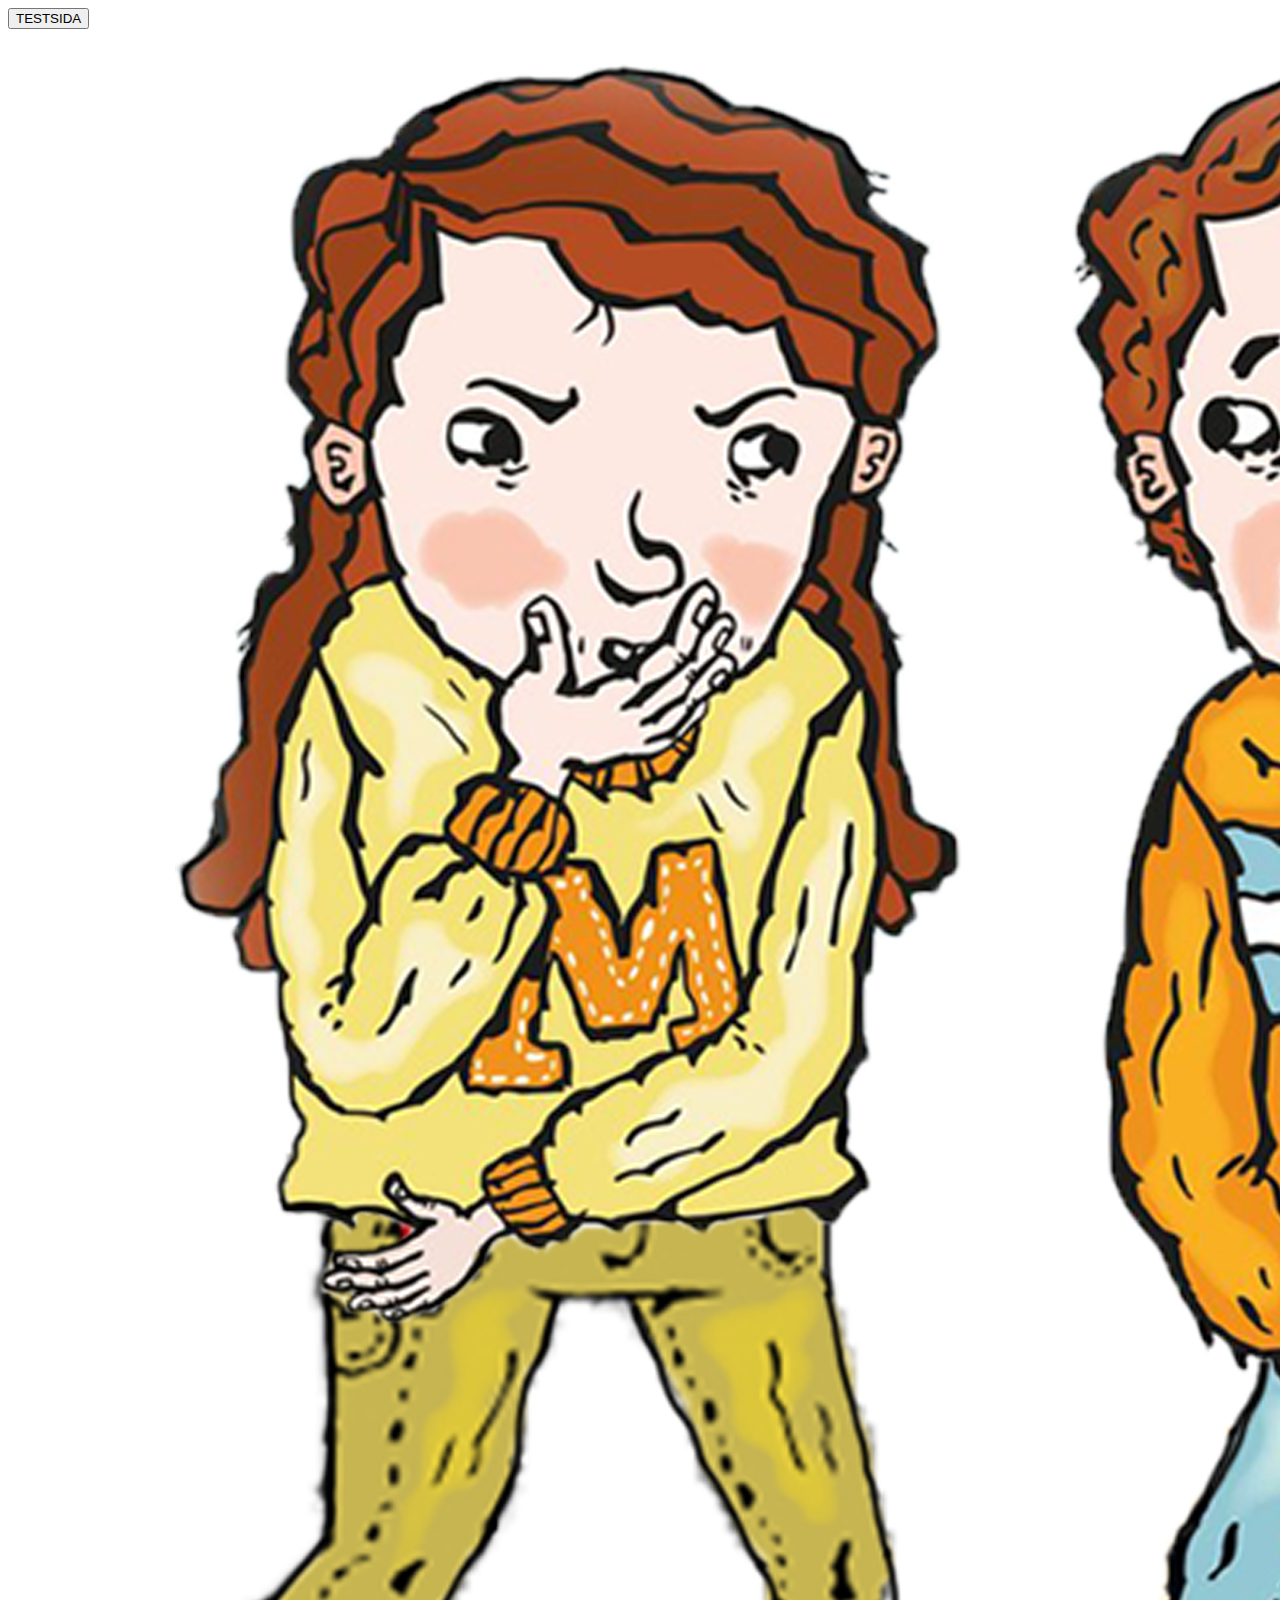
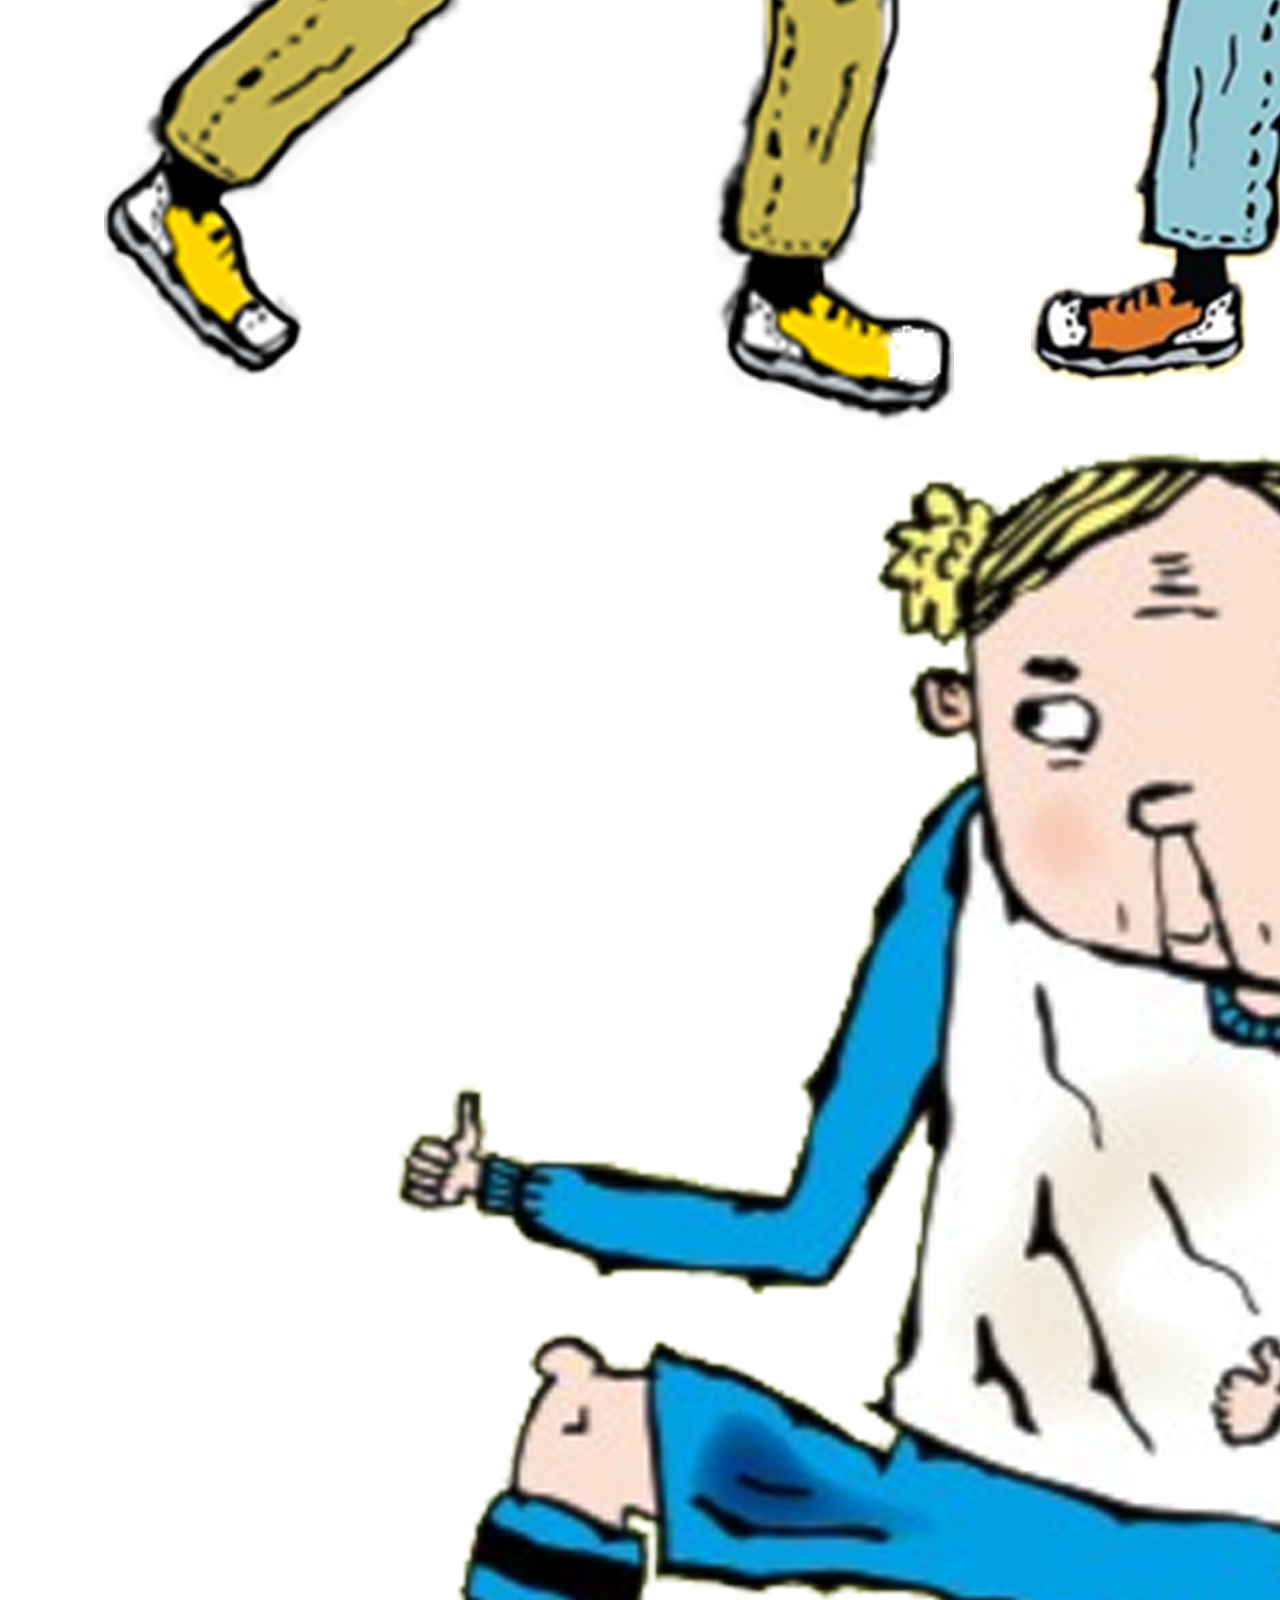
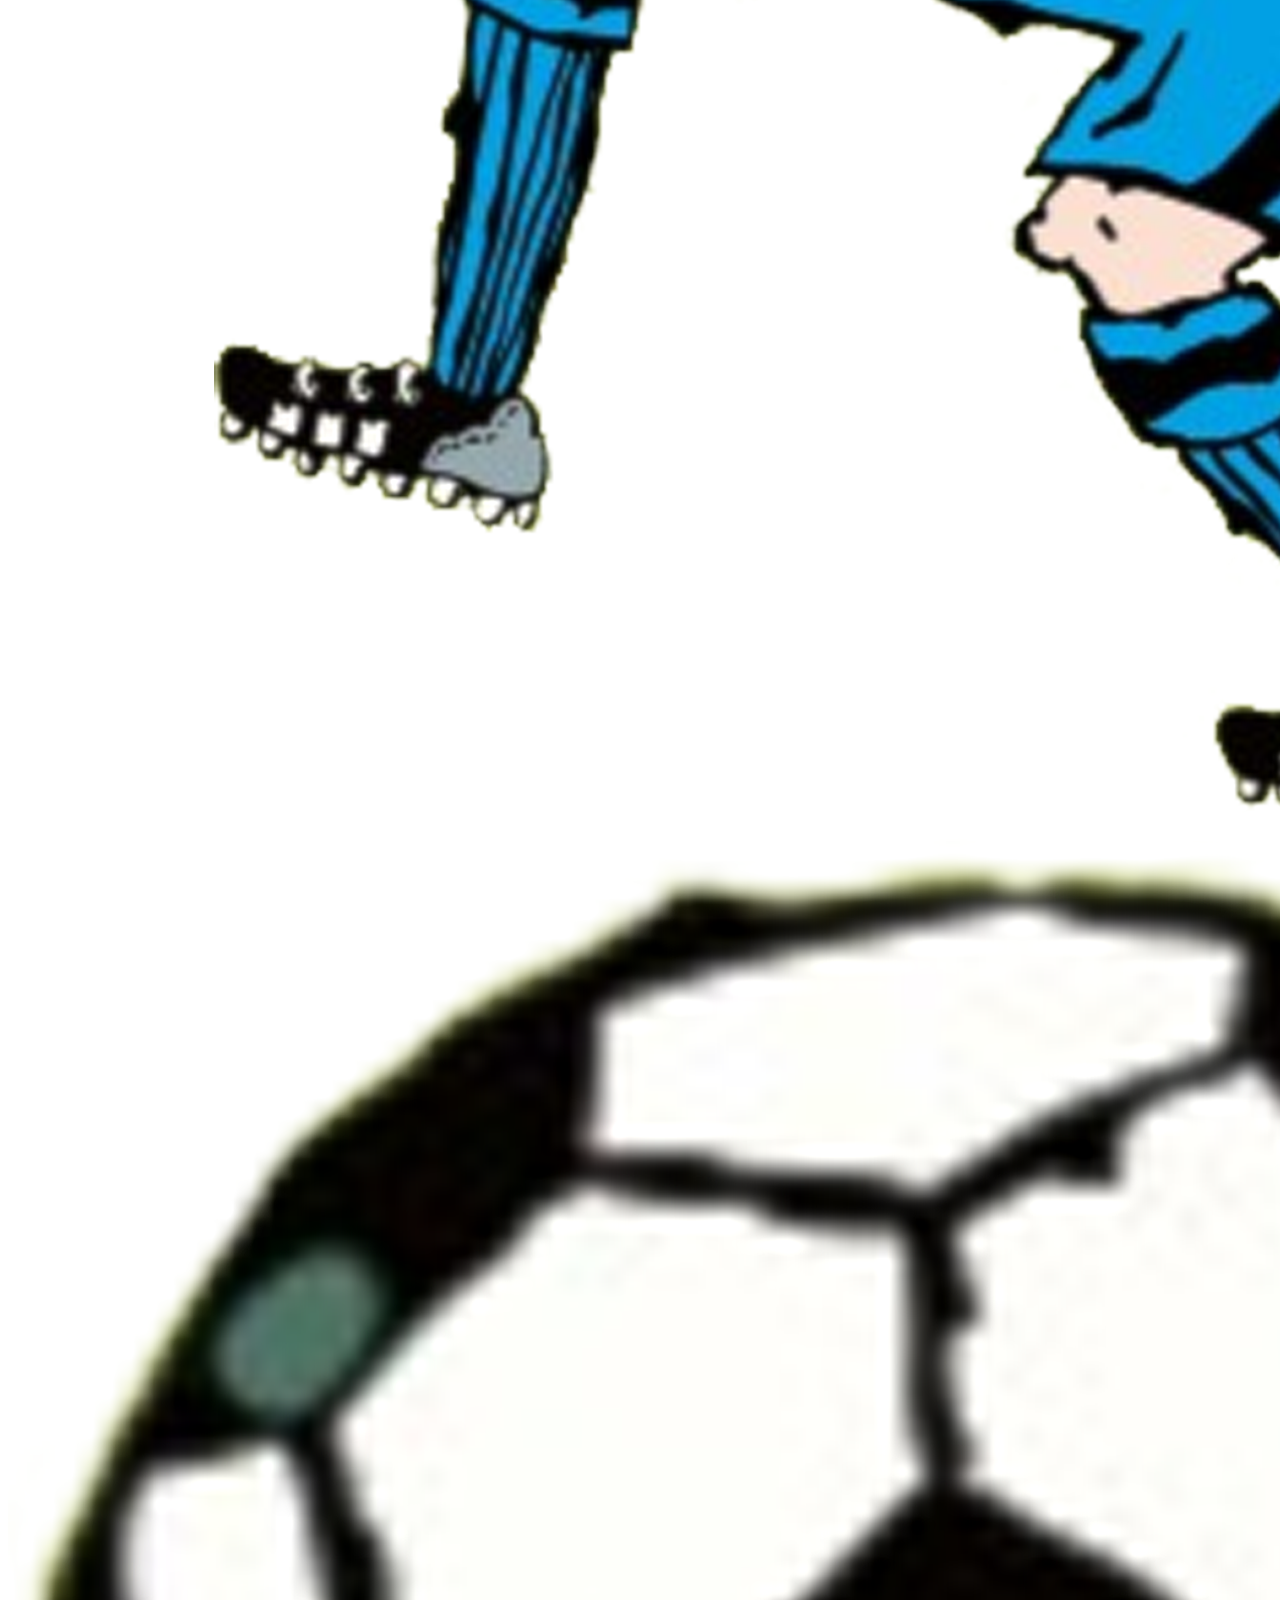
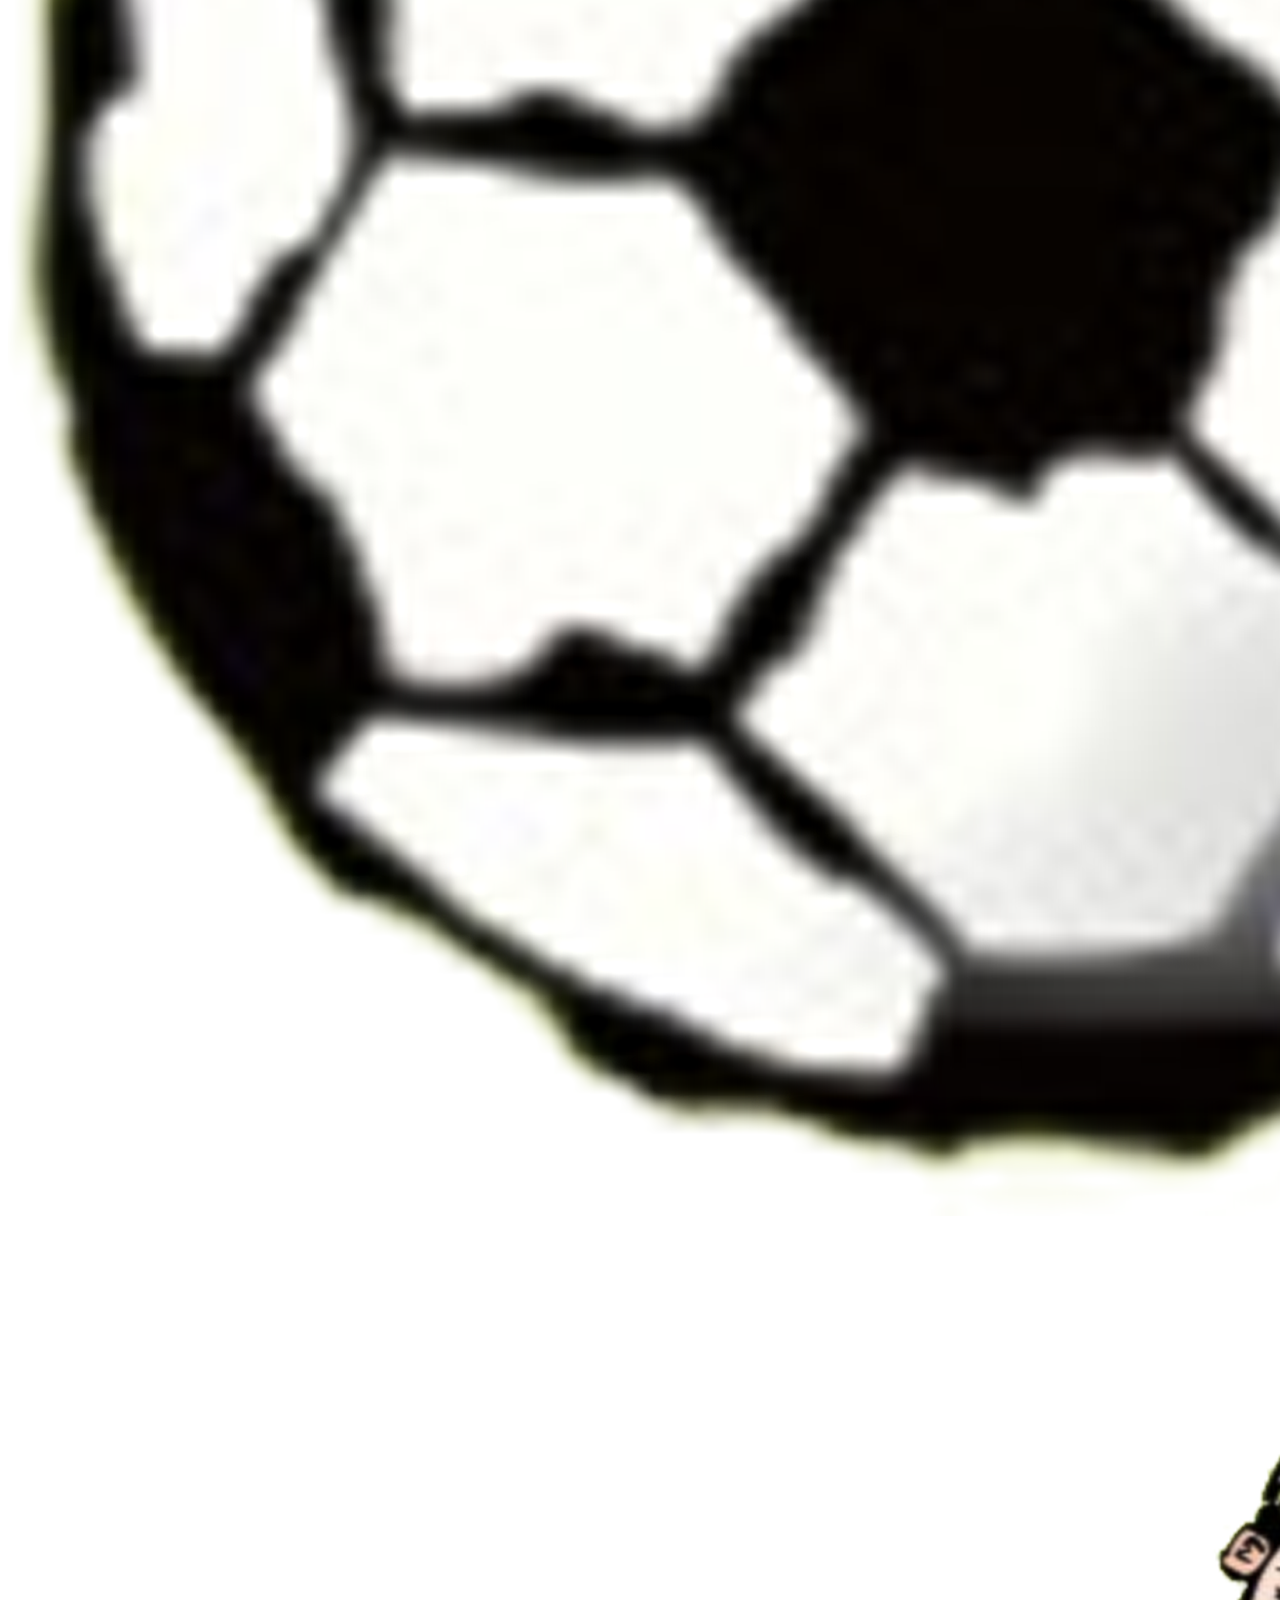
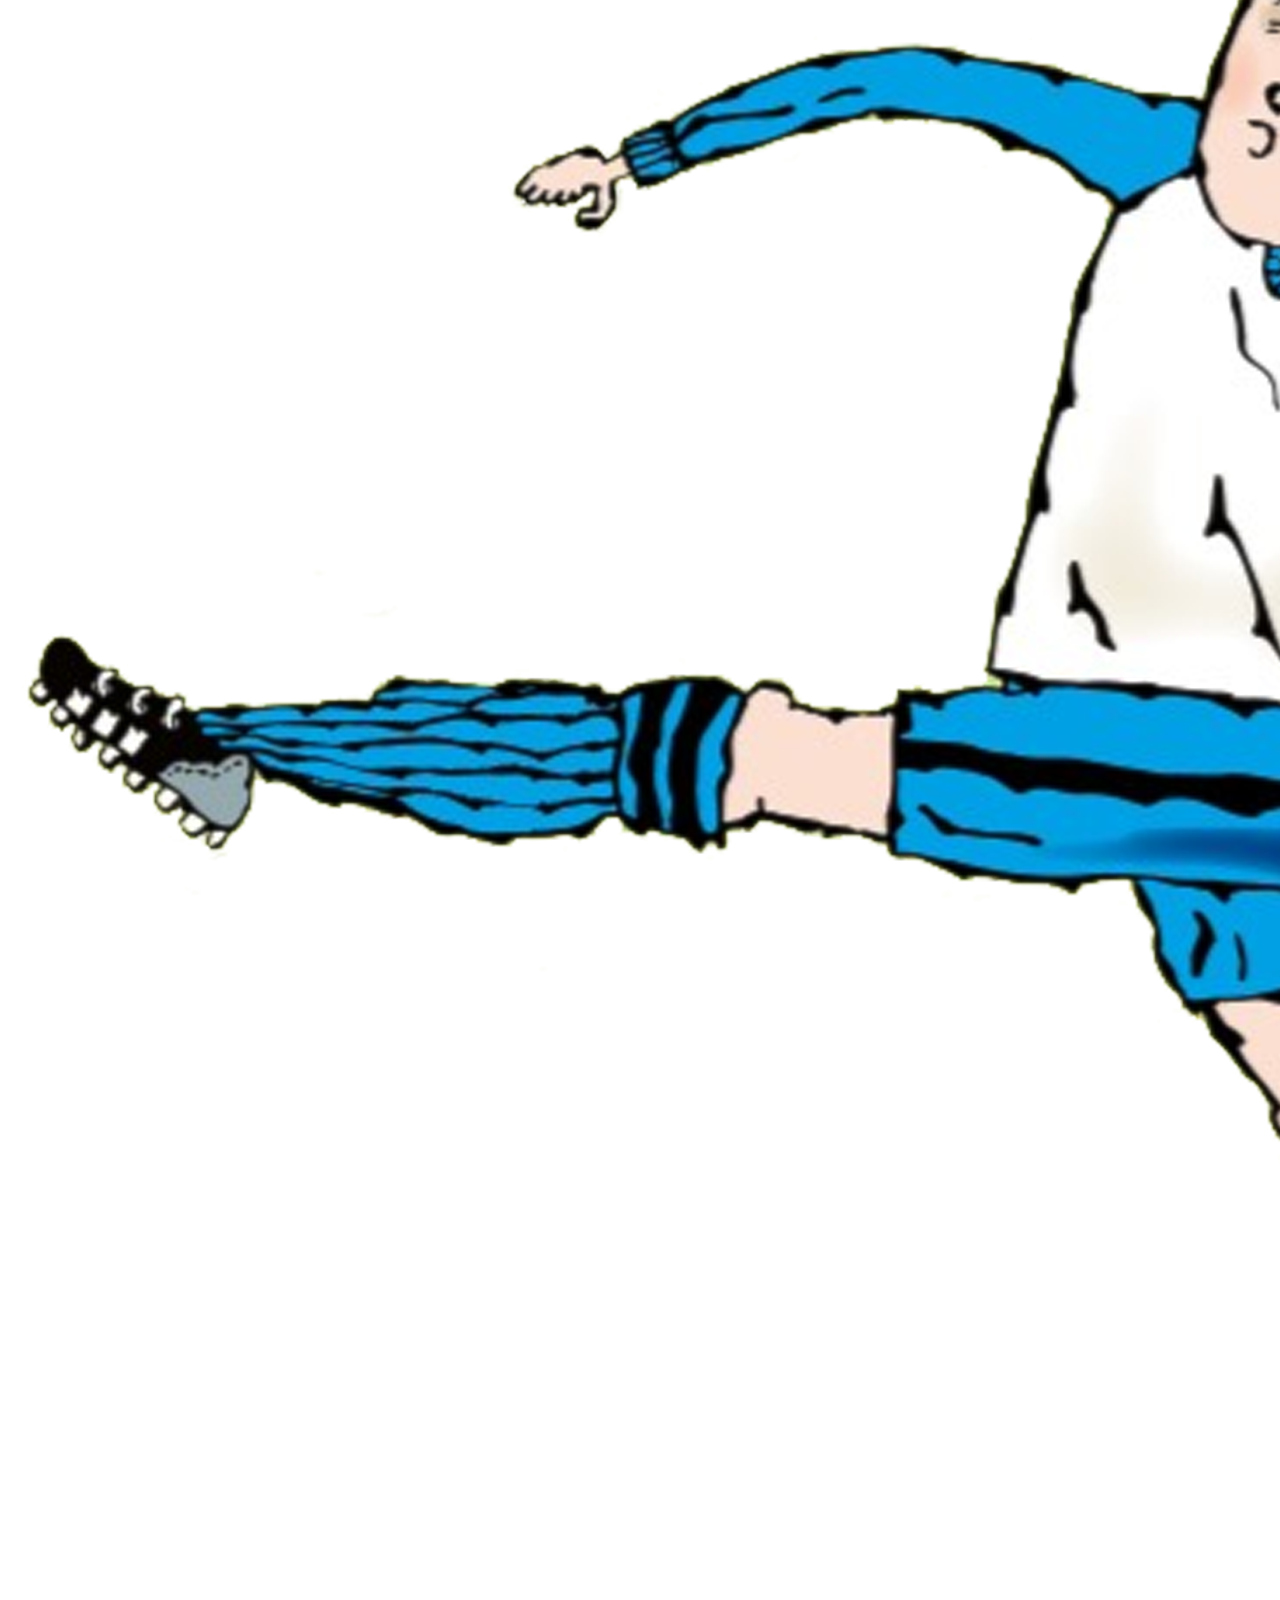
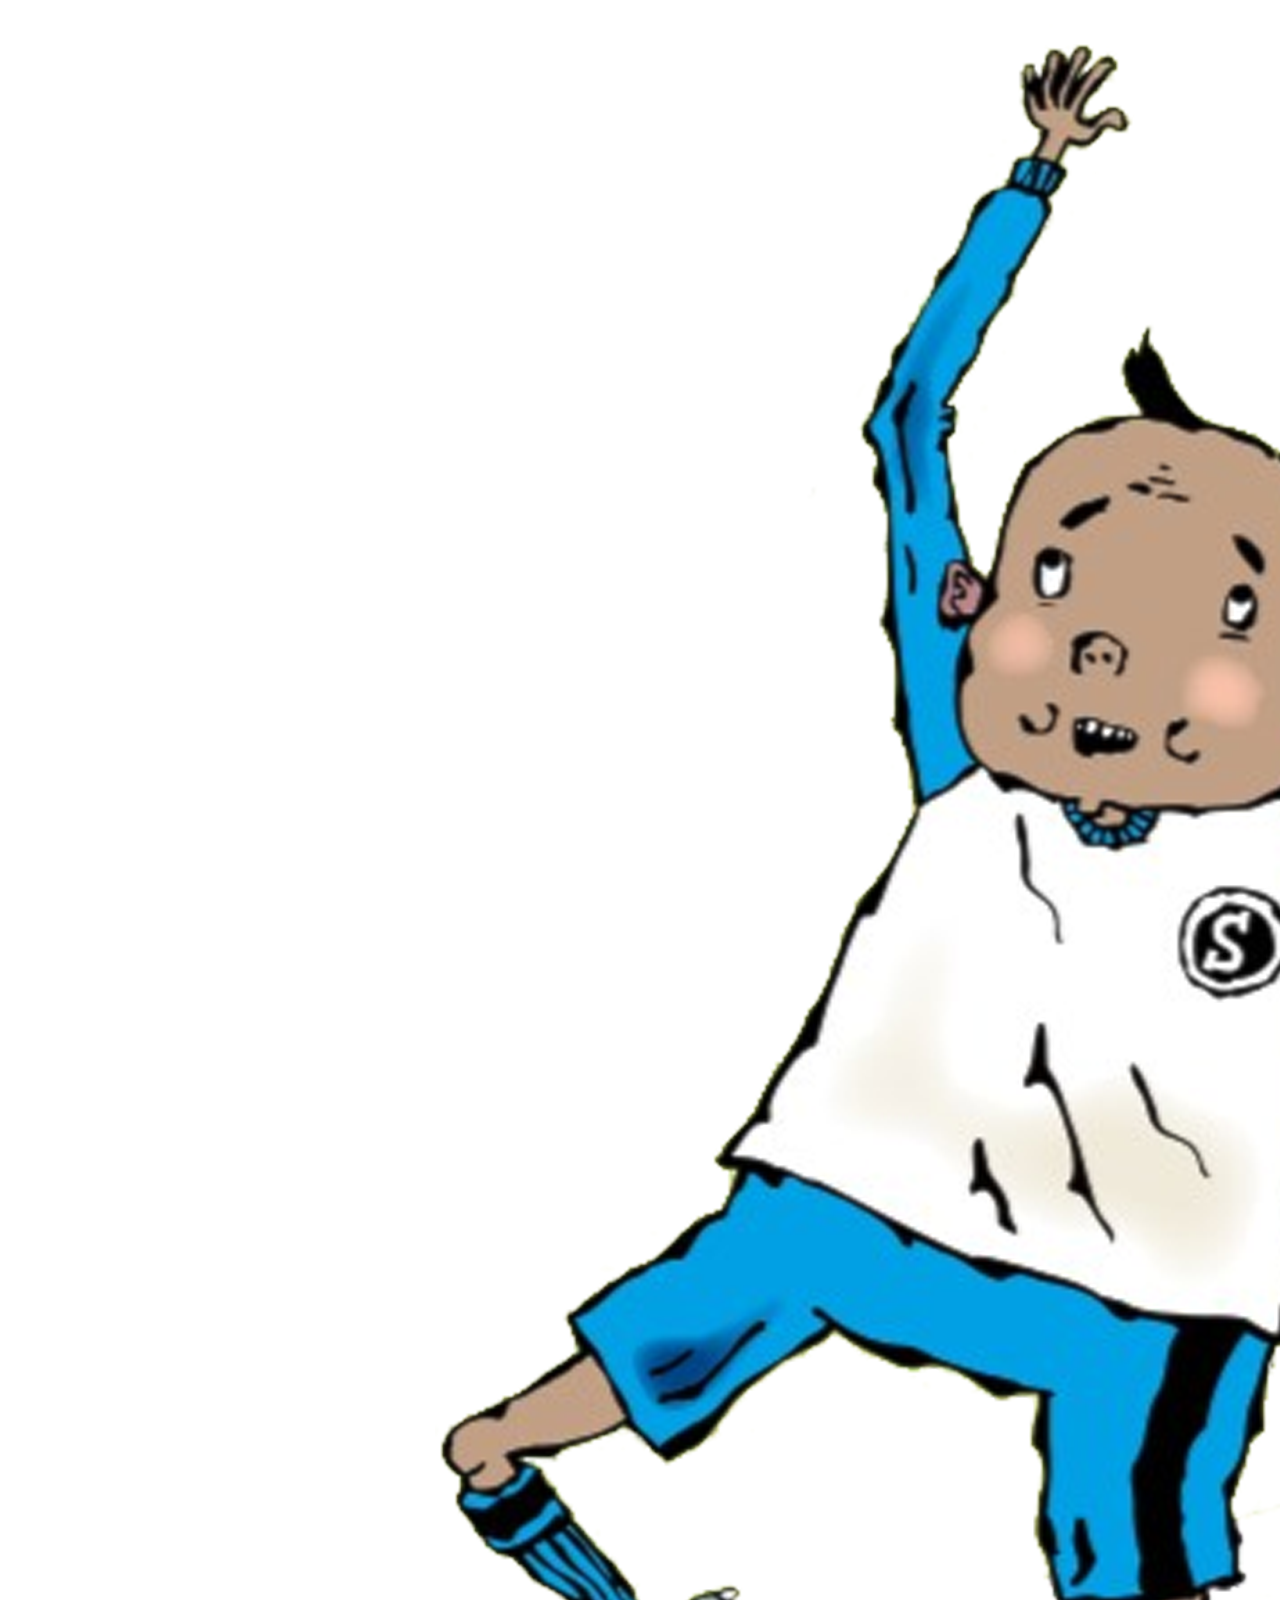
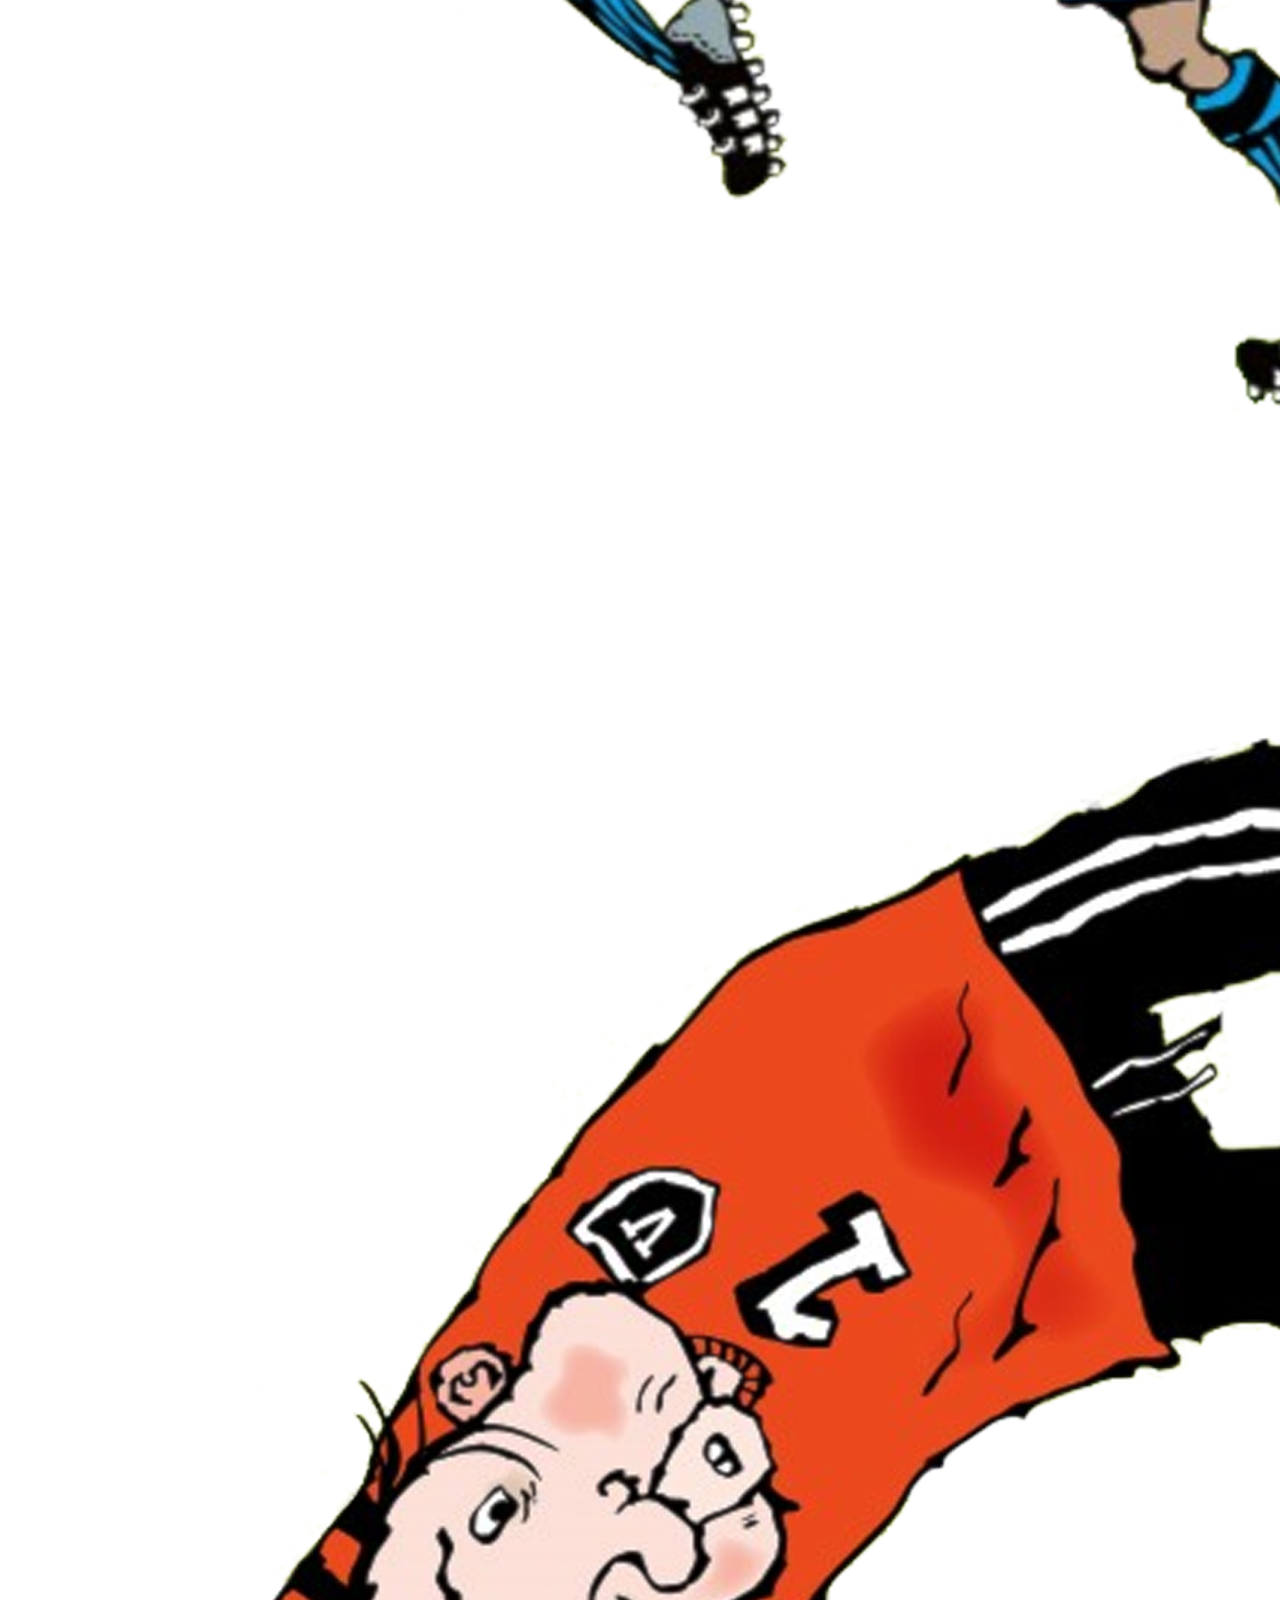
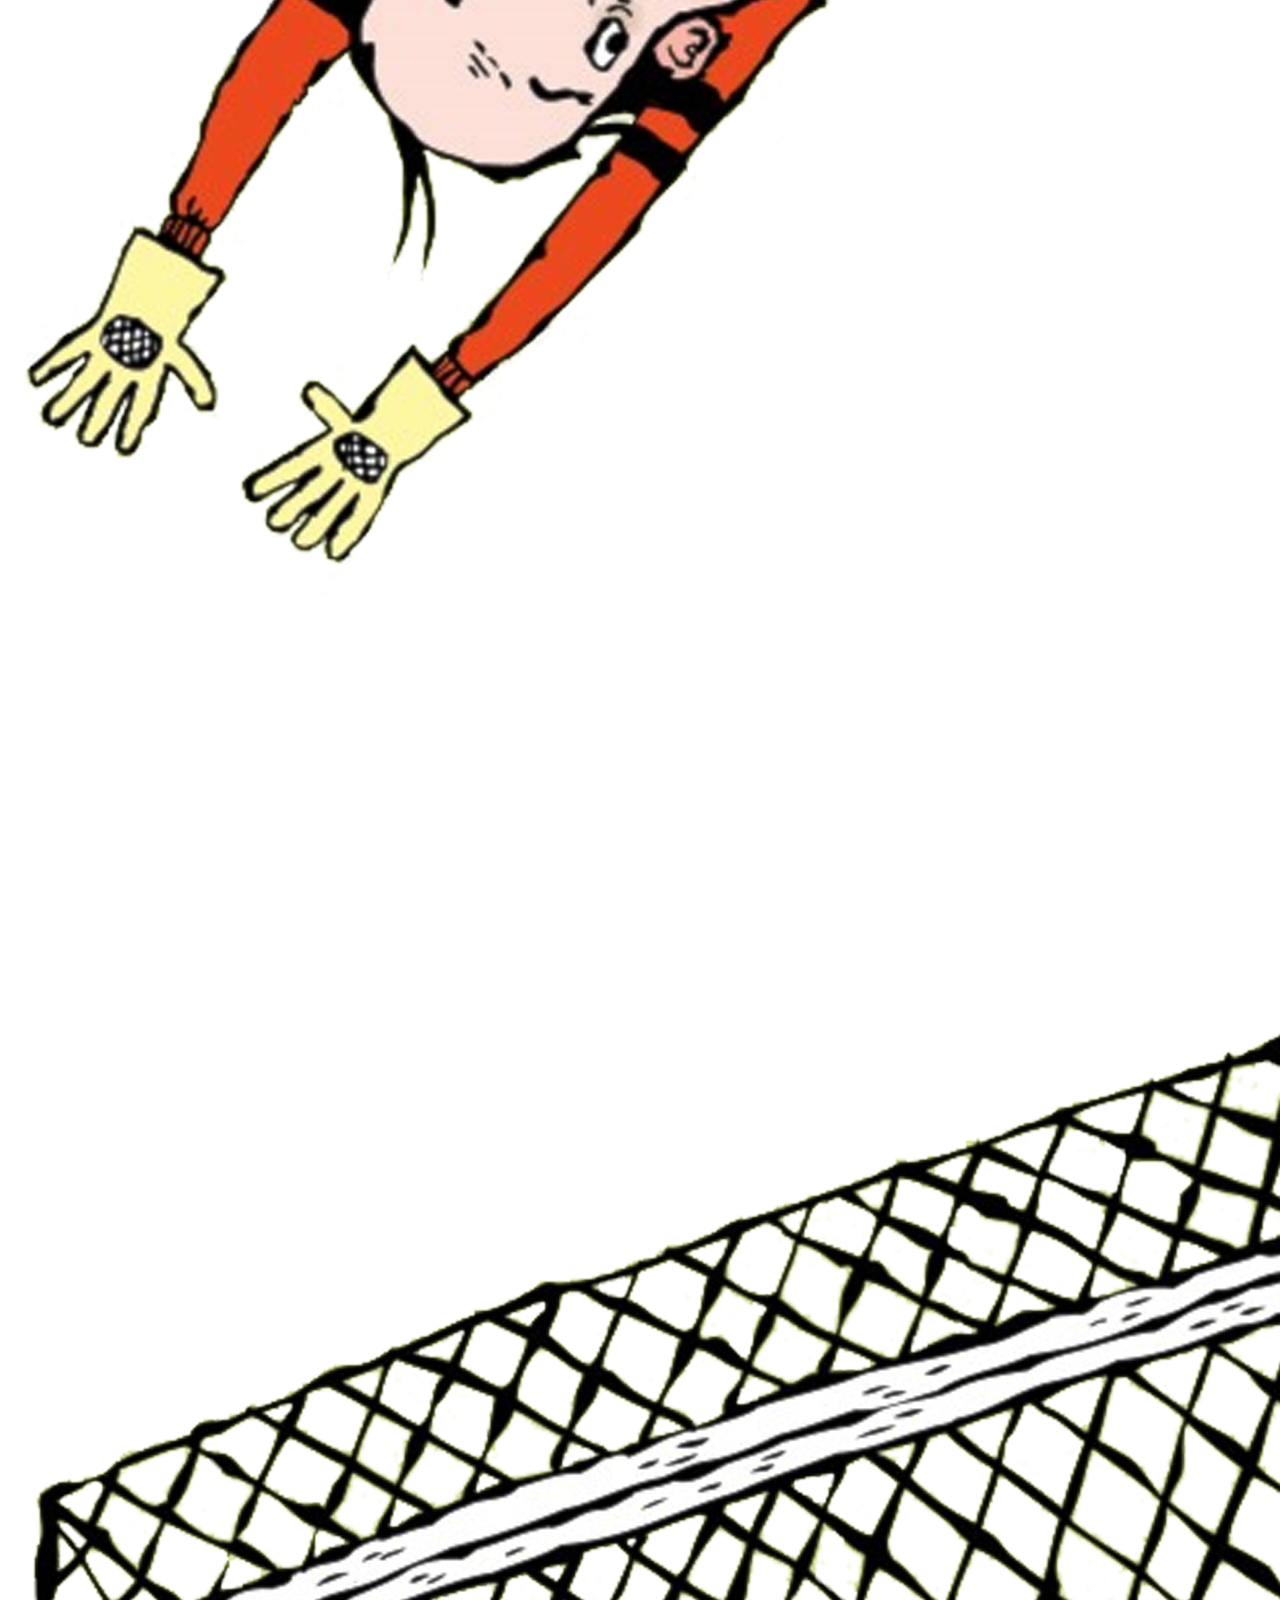
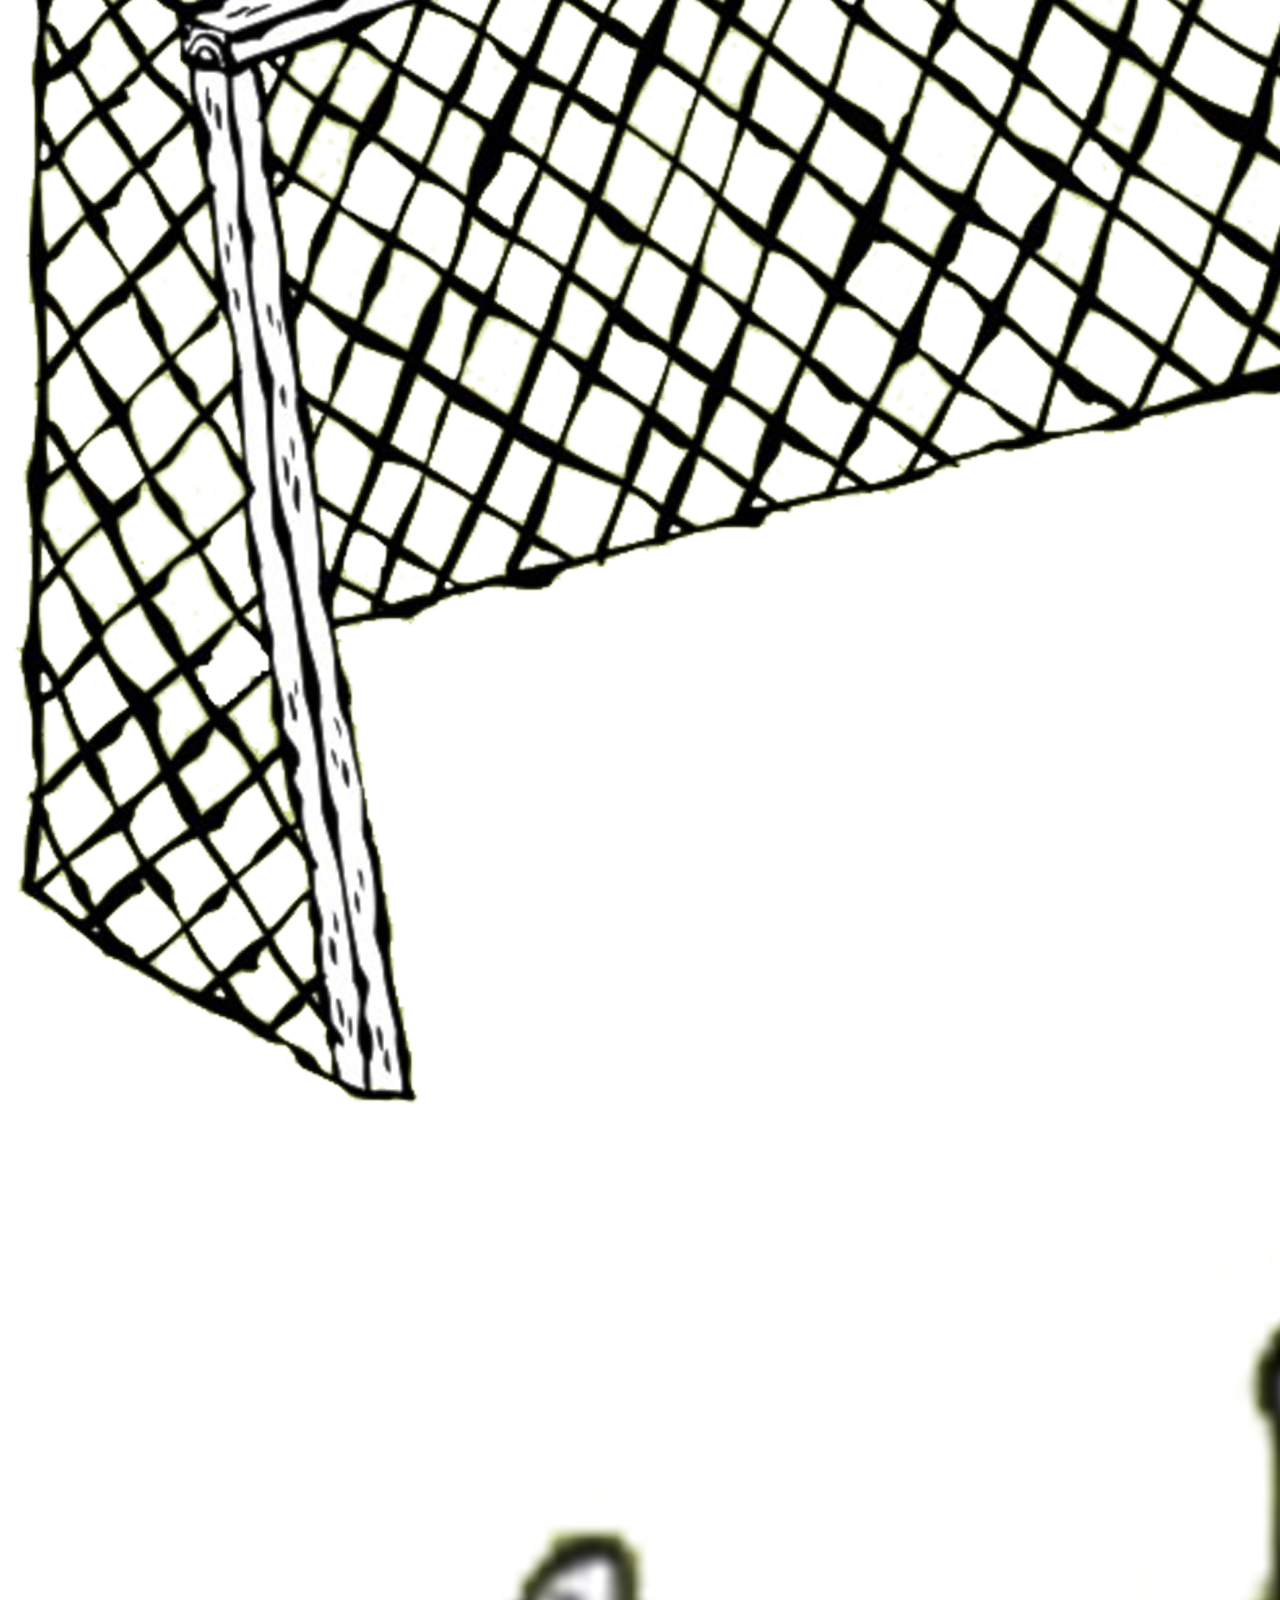
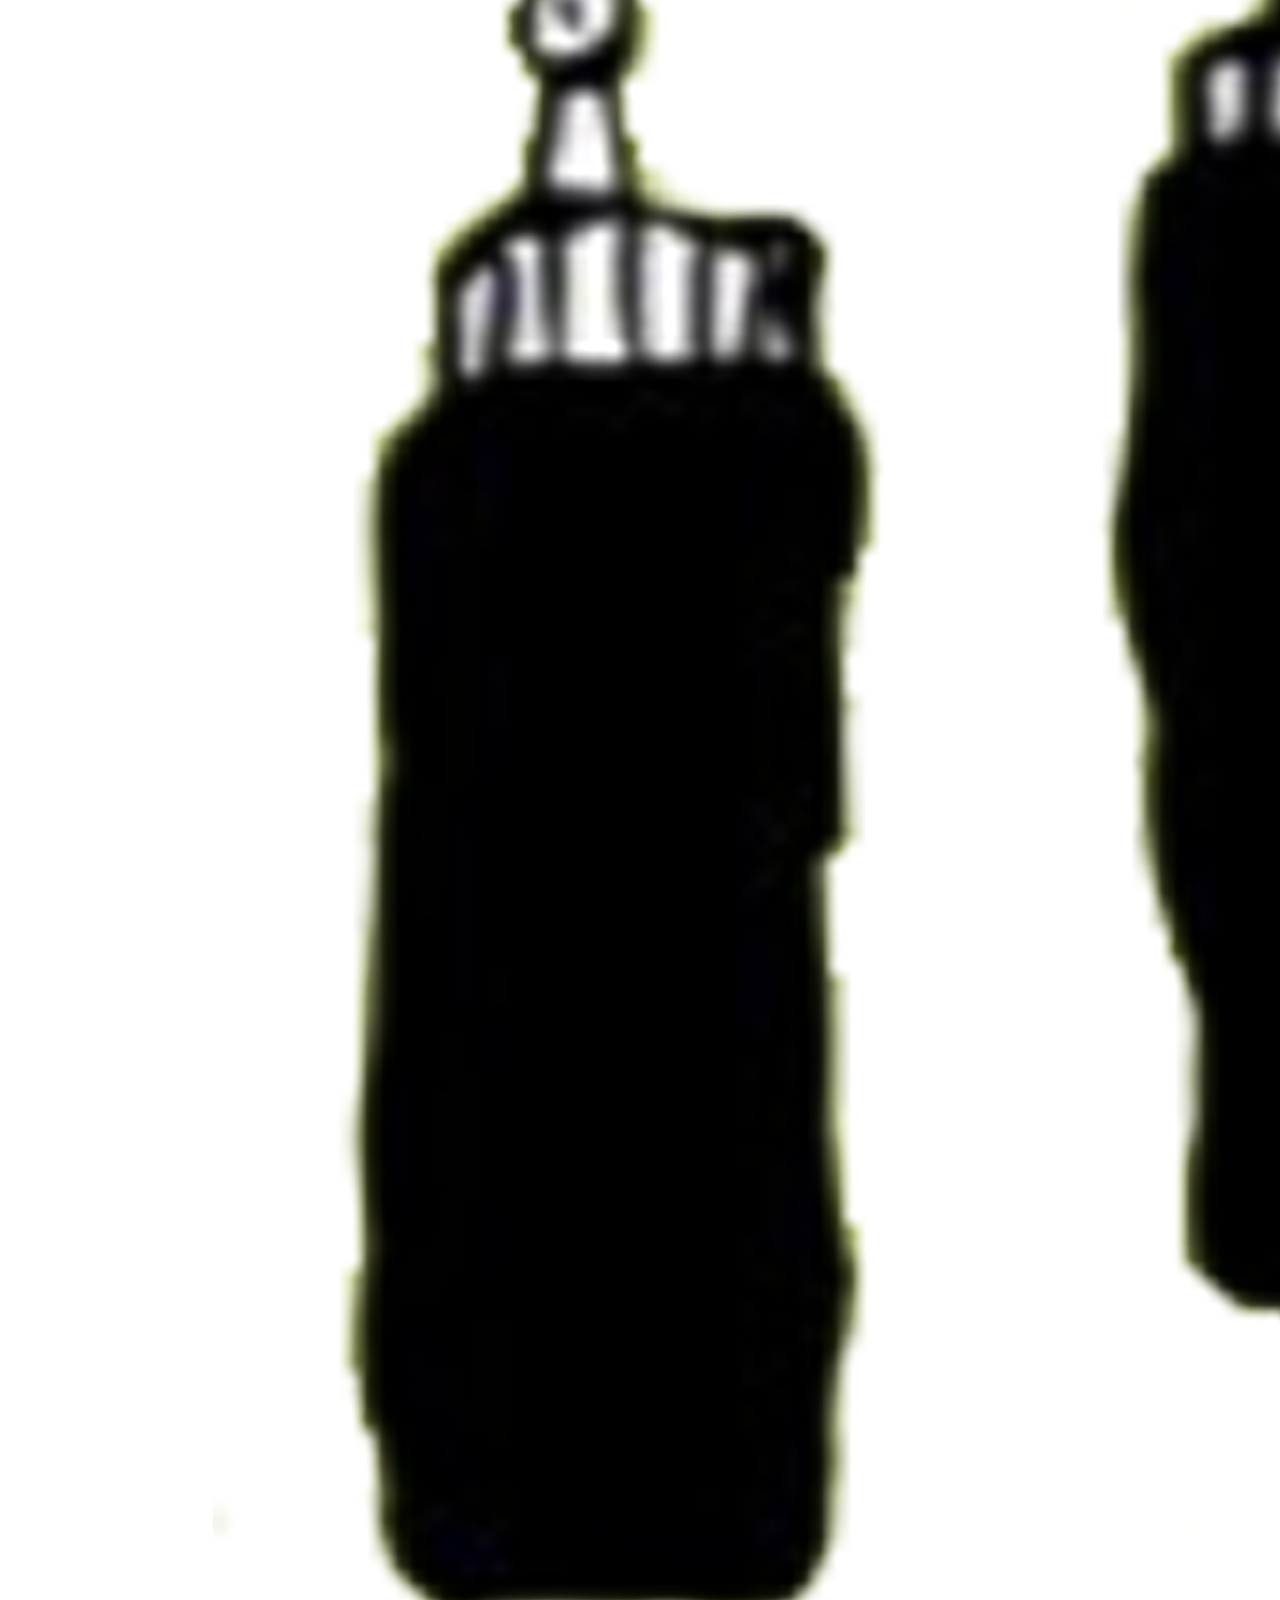
==== commit d9b59f43: "clean up spaghetti code (tack Mina :)))" ====
--- a/index.html
+++ b/index.html
@@ -6,30 +6,79 @@
       name="viewport"
       content="width=device-width, user-scalable=no, minimum-scale=1.0, maximum-scale=1.0"
     />
+    <title>Sagojakten</title>
     <script src="https://aframe.io/releases/0.9.2/aframe.min.js"></script>
-
-    <!-- Använd bara ett av följande script -->
-    <!-- Script för Image-tracking -->
-    <!-- <script src="https://raw.githack.com/AR-js-org/AR.js/master/aframe/build/aframe-ar-nft.js"></script> -->
-
-    <!-- Script för markerbaserad-tracking -->
     <script src="https://raw.githack.com/AR-js-org/AR.js/master/aframe/build/aframe-ar.js"></script>
-
-    <!-- vet inte riktigt vad detta är men låt stå -->
-
-    <!-- länk till custom JavaScript -->
-    <script src="js/registerEvents.js" type="text/javascript"></script>
     <link href="styles.css" rel="stylesheet" type="text/css" />
   </head>
+
+  <script>
+    var markerList = [];
+    var soundList = [];
+    var entityList = [];
+    var characters = [
+      "pettson",
+      "lassemaja",
+      "roda_masken",
+      "rumpnisse",
+      "karlsson",
+    ];
+    for (let i = 0; i < characters.length; i++) {
+      markerList.push(characters[i] + "-marker");
+      soundList.push("#" + characters[i] + "-sound");
+      entityList.push("#" + characters[i] + "-character");
+    }
+
+    AFRAME.registerComponent("registerevents", {
+      init: function () {
+        const marker = this.el;
+        var markerId = marker.id;
+
+        function markerLoop(markerList, entityList, soundList) {
+          for (let i = 0; i <= markerList.length; i++) {
+            if (markerId == markerList[i]) {
+              var entity = document.querySelector(entityList[i]);
+              var sound = document.querySelector(soundList[i]);
+              entity.addEventListener("click", function () {
+                if (sound.paused) {
+                  sound.play();
+                  console.log(sound);
+                } else {
+                  sound.pause();
+                  console.log(sound);
+                }
+              });
+            }
+          }
+        }
+
+        function markerSounds(markerList, soundList) {
+          for (let i = 0; i <= soundList.length; i++) {
+            if (markerId == markerList[i]) {
+              var sound = document.querySelector(soundList[i]);
+              sound.pause();
+              console.log(sound.paused);
+            }
+          }
+        }
+
+        marker.addEventListener("markerFound", () => {
+          console.log("Marker Found: ", markerId);
+          markerLoop(markerList, entityList, soundList);
+        });
+        marker.addEventListener("markerLost", () => {
+          console.log("Marker Lost: ", markerId);
+          markerSounds(markerList, soundList);
+        });
+      },
+    });
+  </script>
 
   <body>
     <div class="buttons">
       <button class="say-hi-button">
         TESTSIDA
       </button>
-    </div>
-    <div class="arjs-loader">
-      <div>Loading, please wait...</div>
     </div>
     <!-- Container som innehåller markör + content -->
     <a-scene
@@ -43,30 +92,31 @@
       <a-assets>
         <!-- BEGIN: sound assets -->
         <audio
-          id="pettson_sound"
+          id="pettson-sound"
           src="assets/ljud/pettson.mp3"
           preload="auto"
         ></audio>
         <audio
-          id="lassemaja_sound"
+          id="lassemaja-sound"
           src="assets/ljud/lassemaja.mp3"
           preload="auto"
         ></audio>
         <audio
-          id="roda_masken_sound"
+          id="roda_masken-sound"
           src="assets/ljud/roda_masken.mp3"
           preload="auto"
         ></audio>
         <audio
-          id="rumpnisse_sound"
+          id="rumpnisse-sound"
           src="assets/ljud/rumpnisse.mp3"
           preload="auto"
         ></audio>
         <audio
-          id="karlsson_sound"
+          id="karlsson-sound"
           src="assets/ljud/karlsson_trudelutt.mp3"
           preload="auto"
         ></audio>
+        <!-- END: Sound assets -->
         <!-- BEGIN: lassemaja assets -->
         <img id="lassemaja1" src="assets/lassemaja/lassemaja1.png" />
         <img id="lassemaja2" src="assets/lassemaja/lassemaja2.png" />
@@ -128,11 +178,10 @@
         smoothThreshold="5"
       >
         <a-image
-          id="pettson_character"
+          id="pettson-character"
           width="8"
           height="8"
           src="#pettson"
-          sound="src: #pettson_sound; autoplay: false;"
           class="clickable"
           position="0 0.2 -1.4"
           rotation="270 0 0"
@@ -230,8 +279,9 @@
         <a-image
           clickhandler
           cursor-listener
-          id="lassemaja_characters"
+          id="lassemaja-character"
           src="#lassemaja1"
+          sound="src:#lassemaja-sound; autoplay: false;"
           class="clickable"
           width="3"
           height="3"
@@ -355,9 +405,10 @@
           alpha-test="0.5"
         ></a-image>
         <a-image
-          id="karlsson_character"
+          id="karlsson-character"
           src="#karlsson"
           width="6"
+          sound="src: #karlsson-sound; autoplay: false;"
           height="6"
           class="clickable"
           position="-0.93 0.92 -2.16"
@@ -440,8 +491,9 @@
           alpha-test="0.5"
         ></a-image>
         <a-image
-          id="roda_masken_character"
+          id="roda_masken-character"
           src="#roda_masken"
+          sound="src: #roda_masken-sound; autoplay: false;"
           width="8"
           height="8"
           class="clickable"
@@ -500,7 +552,7 @@
 
       <a-marker
         registerevents
-        id="ronja-marker"
+        id="rumpnisse-marker"
         type="pattern"
         preset="custom"
         url="assets/markers/pattern-rumpnisse.patt"
@@ -522,8 +574,9 @@
           alpha-test="0.5"
         ></a-image>
         <a-image
-          id="rumpnisse_clickable"
+          id="rumpnisse-character"
           src="#rumpnisse1"
+          sound="src: #rumpnisse-sound; autoplay: false;"
           width="1.886551"
           height="1.886551"
           class="clickable"
